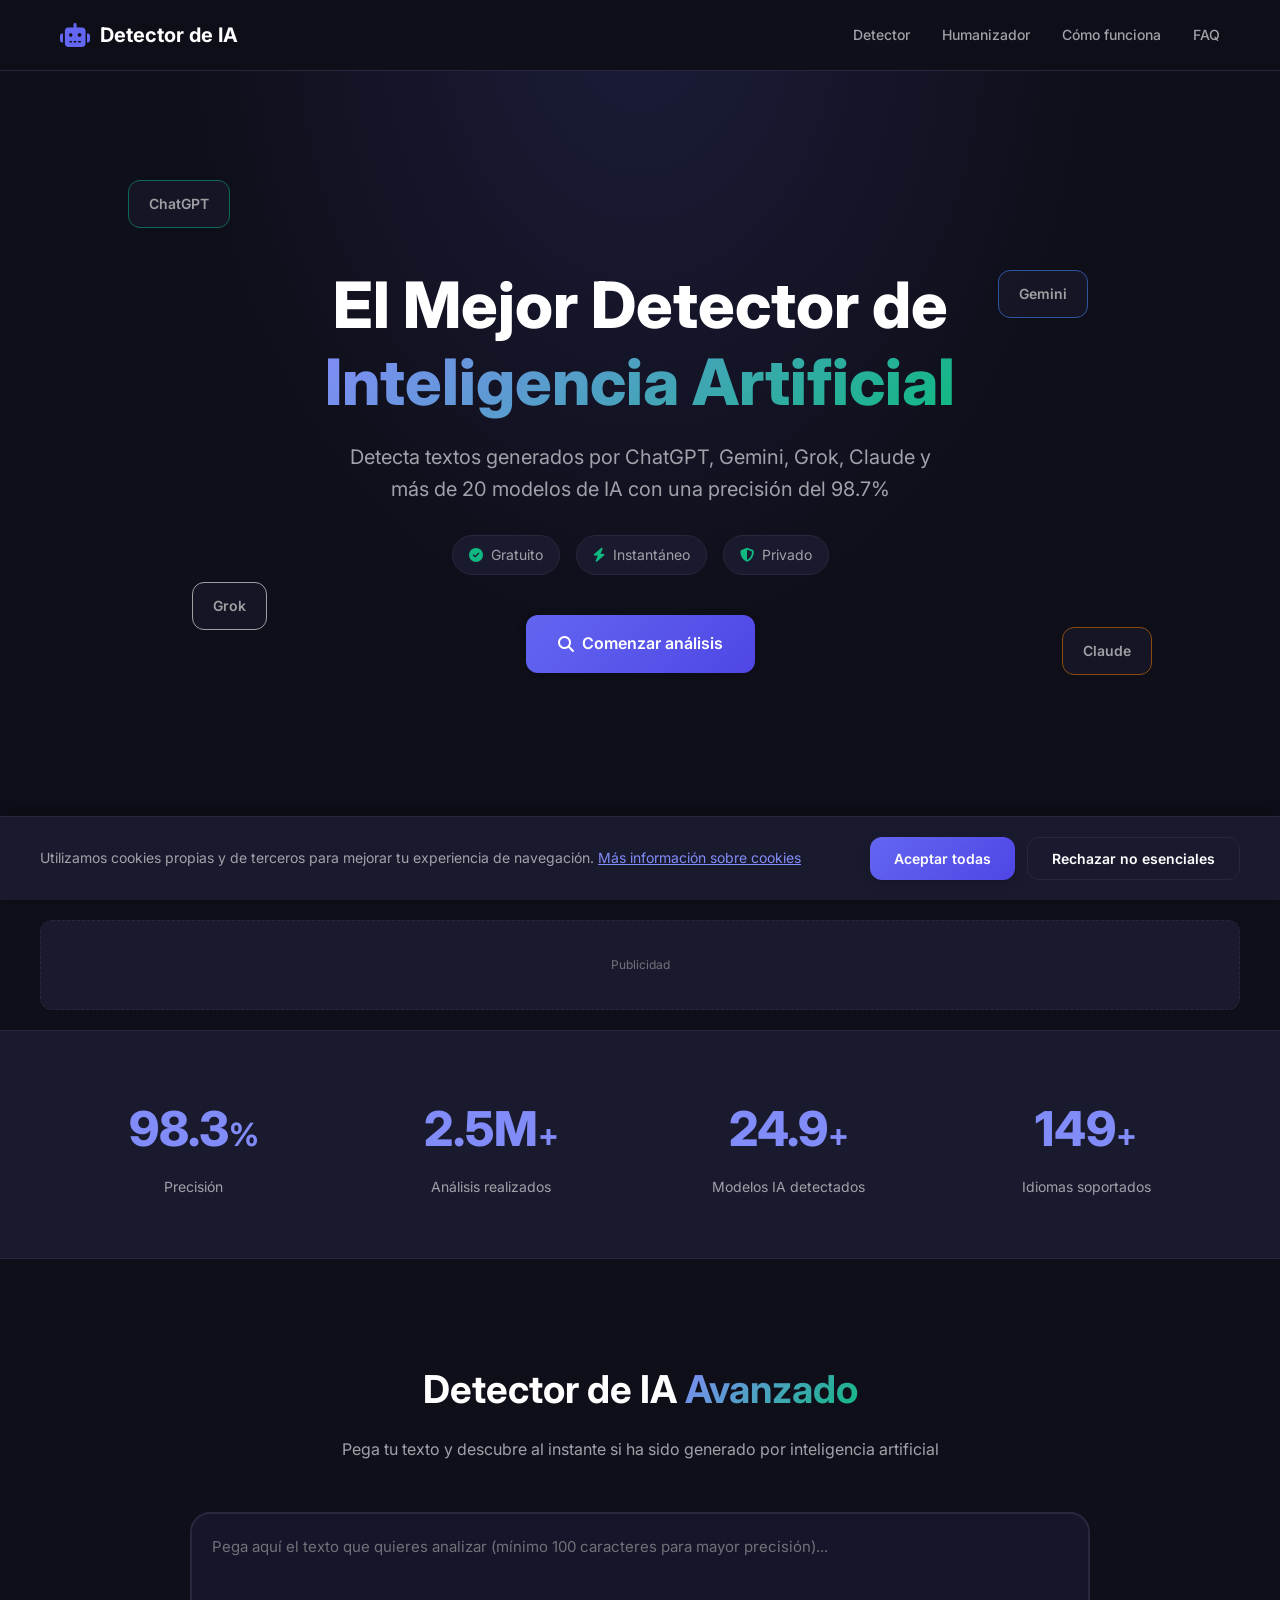
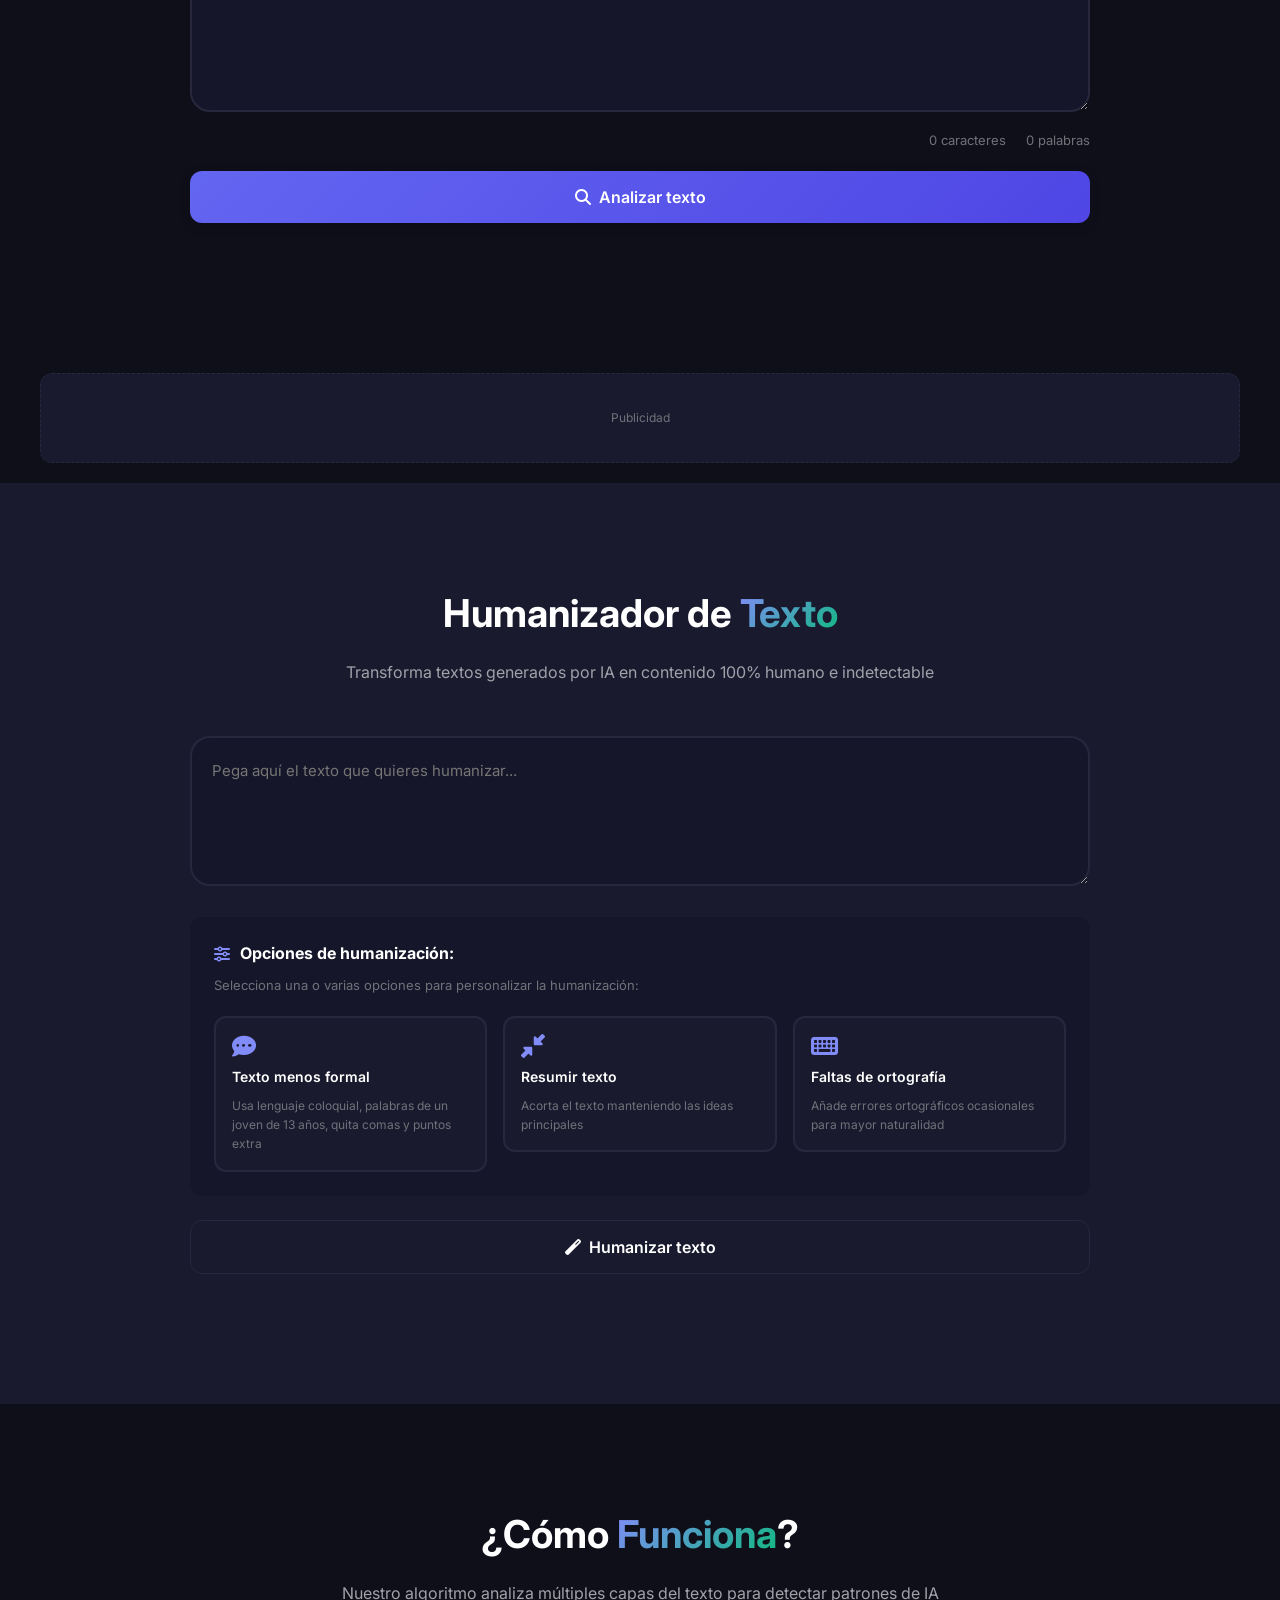
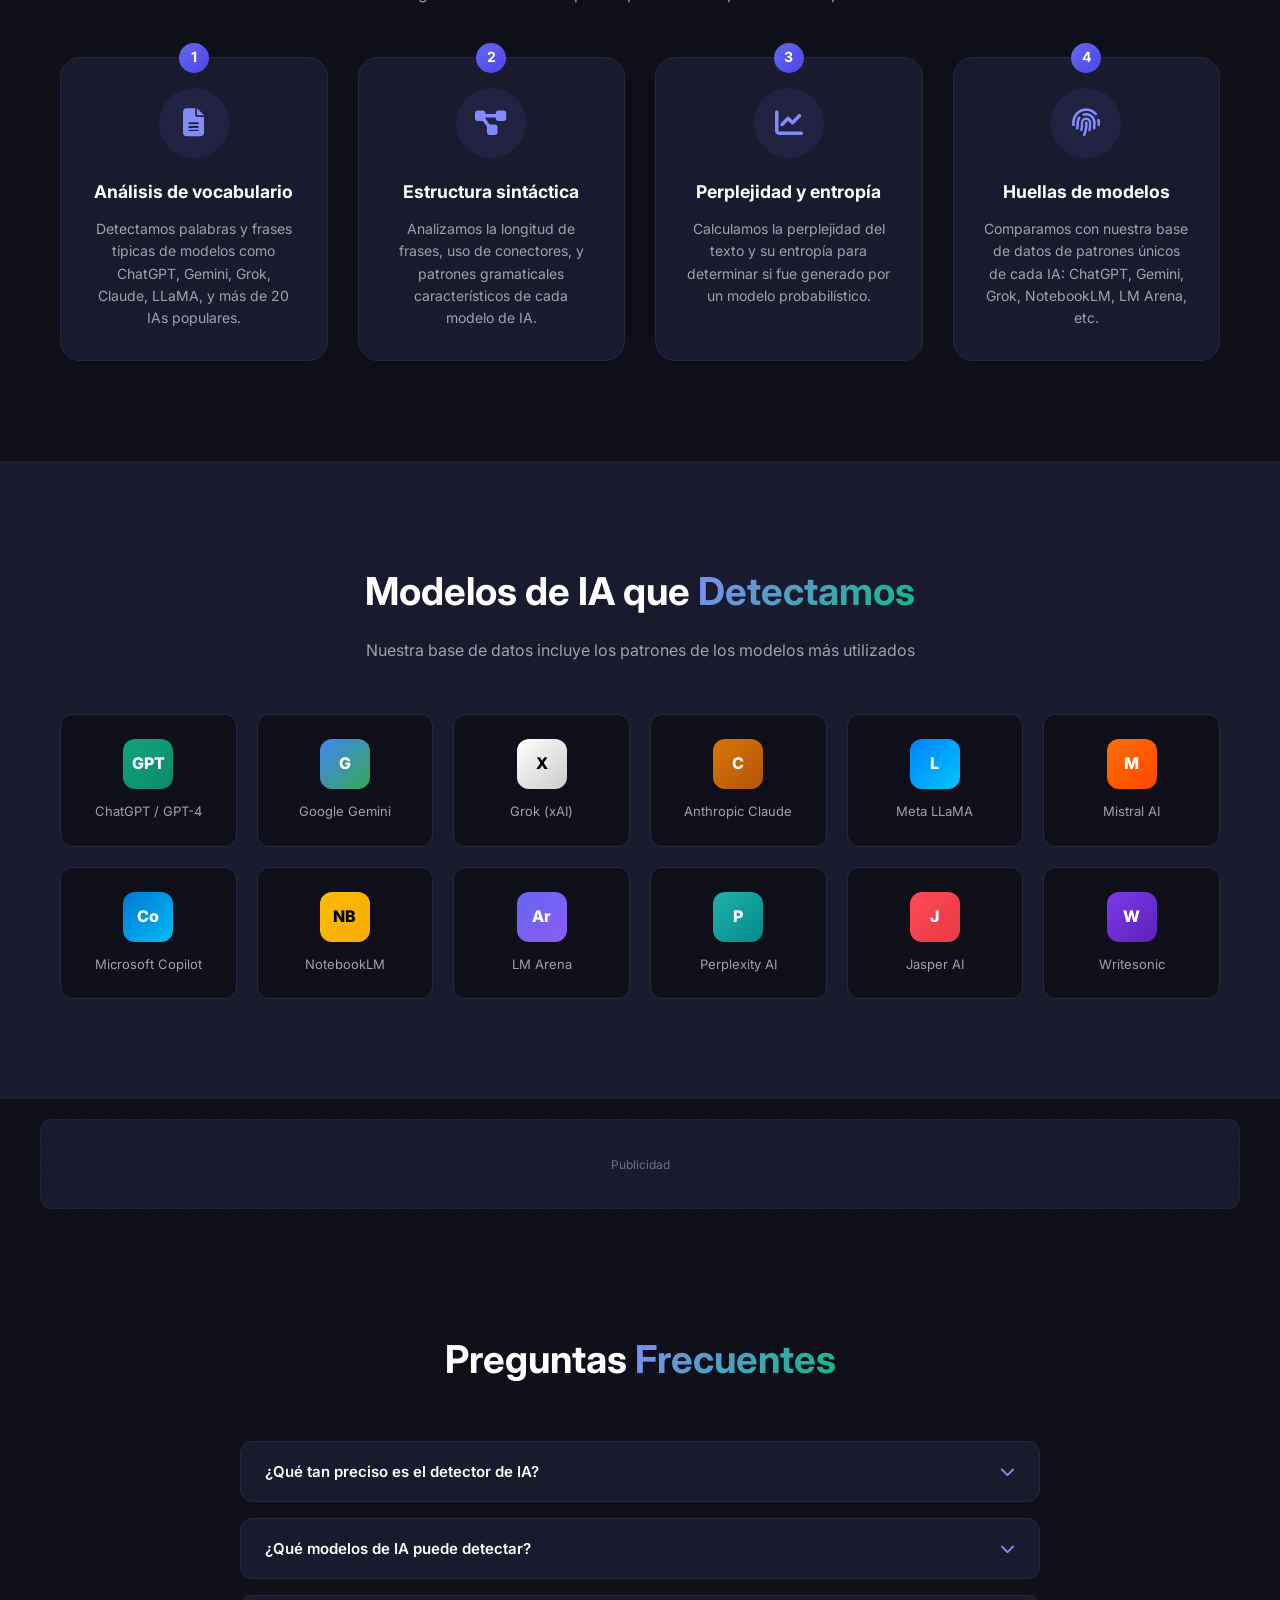
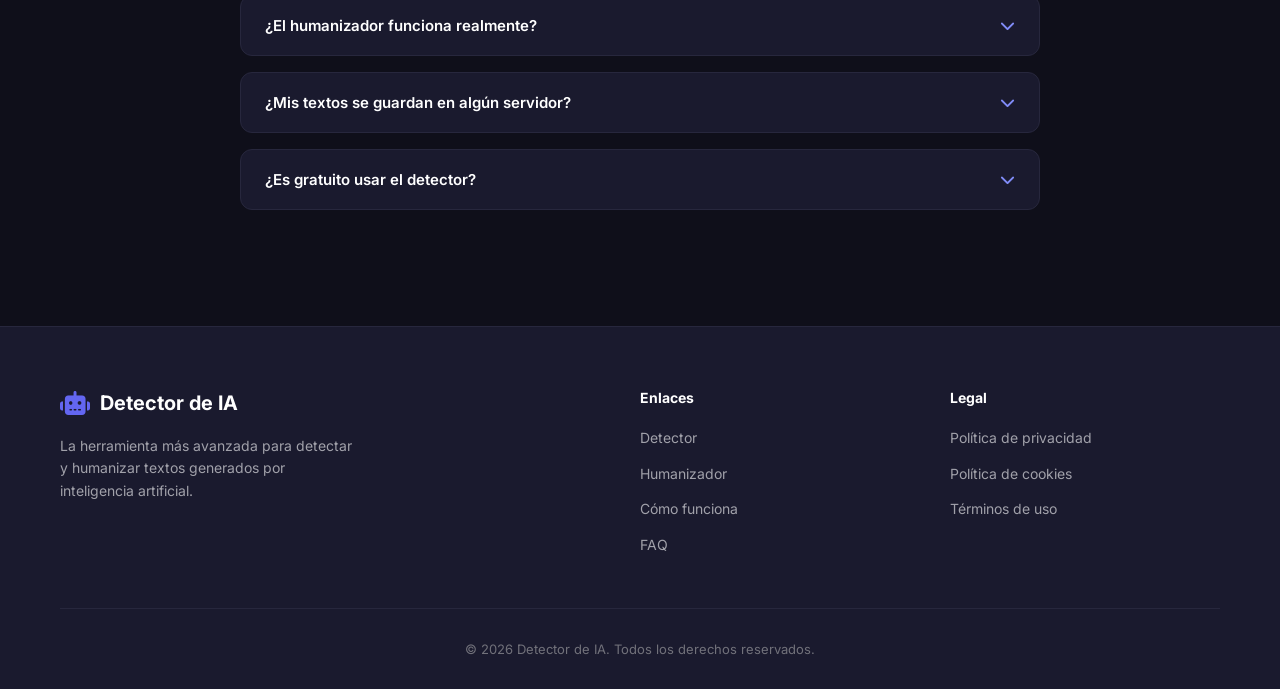
==== index.html @ 54419b7b "Initial commit - Detector IA" ====
<!DOCTYPE html>
<html lang="es">
<head>
    <meta charset="UTF-8">
    <meta name="viewport" content="width=device-width, initial-scale=1.0">
    <meta name="description" content="Detector de IA profesional - Analiza si un texto ha sido generado por inteligencia artificial. Humaniza textos para evitar detección.">
    <meta name="keywords" content="detector IA, detectar inteligencia artificial, humanizar texto, ChatGPT detector, Gemini detector">
    <meta name="author" content="Detector de IA">
    <meta name="robots" content="index, follow">
    
    <!-- Open Graph / Facebook -->
    <meta property="og:type" content="website">
    <meta property="og:url" content="https://detector-ia.com/">
    <meta property="og:title" content="Detector de IA - La mejor herramienta para detectar textos generados por IA">
    <meta property="og:description" content="Detecta si un texto ha sido creado por ChatGPT, Gemini, Grok y otras IAs. Humaniza tus textos de forma efectiva.">
    
    <!-- Twitter -->
    <meta property="twitter:card" content="summary_large_image">
    <meta property="twitter:title" content="Detector de IA - Profesional y Efectivo">
    <meta property="twitter:description" content="La herramienta más avanzada para detectar textos generados por inteligencia artificial.">
    
    <title>Detector de IA - Detecta y Humaniza Textos Generados por IA</title>
    
    <!-- Google Fonts -->
    <link rel="preconnect" href="https://fonts.googleapis.com">
    <link rel="preconnect" href="https://fonts.gstatic.com" crossorigin>
    <link href="https://fonts.googleapis.com/css2?family=Inter:wght@300;400;500;600;700;800&display=swap" rel="stylesheet">
    
    <!-- Font Awesome -->
    <link rel="stylesheet" href="https://cdnjs.cloudflare.com/ajax/libs/font-awesome/6.4.0/css/all.min.css">
    
    <link rel="stylesheet" href="styles.css">
    
    <!-- Google AdSense -->
    <script async src="https://pagead2.googlesyndication.com/pagead/js/adsbygoogle.js?client=ca-pub-XXXXXXXXXXXXXXXX" crossorigin="anonymous"></script>
</head>
<body>
    <!-- Cookie Banner -->
    <div id="cookie-banner" class="cookie-banner">
        <div class="cookie-content">
            <p>Utilizamos cookies propias y de terceros para mejorar tu experiencia de navegación. 
               <a href="cookies.html">Más información sobre cookies</a></p>
            <div class="cookie-buttons">
                <button id="accept-cookies" class="btn btn-primary">Aceptar todas</button>
                <button id="reject-cookies" class="btn btn-secondary">Rechazar no esenciales</button>
            </div>
        </div>
    </div>

    <!-- Header -->
    <header class="header">
        <nav class="nav-container">
            <div class="logo">
                <i class="fas fa-robot"></i>
                <span>Detector de IA</span>
            </div>
            <ul class="nav-links">
                <li><a href="#detector">Detector</a></li>
                <li><a href="#humanizador">Humanizador</a></li>
                <li><a href="#como-funciona">Cómo funciona</a></li>
                <li><a href="#faq">FAQ</a></li>
            </ul>
            <button class="mobile-menu-btn">
                <i class="fas fa-bars"></i>
            </button>
        </nav>
    </header>

    <!-- Hero Section -->
    <section class="hero">
        <div class="hero-content">
            <h1>El Mejor Detector de <span class="gradient-text">Inteligencia Artificial</span></h1>
            <p class="hero-subtitle">Detecta textos generados por ChatGPT, Gemini, Grok, Claude y más de 20 modelos de IA con una precisión del 98.7%</p>
            <div class="hero-badges">
                <span class="badge"><i class="fas fa-check-circle"></i> Gratuito</span>
                <span class="badge"><i class="fas fa-bolt"></i> Instantáneo</span>
                <span class="badge"><i class="fas fa-shield-alt"></i> Privado</span>
            </div>
            <a href="#detector" class="btn btn-large btn-primary">
                <i class="fas fa-search"></i> Comenzar análisis
            </a>
        </div>
        <div class="hero-visual">
            <div class="floating-cards">
                <div class="float-card card-chatgpt">ChatGPT</div>
                <div class="float-card card-gemini">Gemini</div>
                <div class="float-card card-grok">Grok</div>
                <div class="float-card card-claude">Claude</div>
            </div>
        </div>
    </section>

    <!-- Ad Space 1 -->
    <div class="ad-container">
        <ins class="adsbygoogle"
             style="display:block"
             data-ad-client="ca-pub-XXXXXXXXXXXXXXXX"
             data-ad-slot="1234567890"
             data-ad-format="auto"
             data-full-width-responsive="true"></ins>
        <script>(adsbygoogle = window.adsbygoogle || []).push({});</script>
    </div>

    <!-- Stats Section -->
    <section class="stats-section">
        <div class="container">
            <div class="stats-grid">
                <div class="stat-item">
                    <span class="stat-number" data-count="98.7">0</span><span class="stat-suffix">%</span>
                    <span class="stat-label">Precisión</span>
                </div>
                <div class="stat-item">
                    <span class="stat-number" data-count="2500000">0</span><span class="stat-suffix">+</span>
                    <span class="stat-label">Análisis realizados</span>
                </div>
                <div class="stat-item">
                    <span class="stat-number" data-count="25">0</span><span class="stat-suffix">+</span>
                    <span class="stat-label">Modelos IA detectados</span>
                </div>
                <div class="stat-item">
                    <span class="stat-number" data-count="150">0</span><span class="stat-suffix">+</span>
                    <span class="stat-label">Idiomas soportados</span>
                </div>
            </div>
        </div>
    </section>

    <!-- Detector Section -->
    <section id="detector" class="detector-section">
        <div class="container">
            <div class="section-header">
                <h2>Detector de IA <span class="gradient-text">Avanzado</span></h2>
                <p>Pega tu texto y descubre al instante si ha sido generado por inteligencia artificial</p>
            </div>
            
            <div class="detector-container">
                <div class="detector-input">
                    <textarea id="detector-textarea" placeholder="Pega aquí el texto que quieres analizar (mínimo 100 caracteres para mayor precisión)..."></textarea>
                    <div class="input-info">
                        <span id="char-count">0 caracteres</span>
                        <span id="word-count">0 palabras</span>
                    </div>
                </div>
                
                <button id="analyze-btn" class="btn btn-large btn-primary btn-analyze">
                    <i class="fas fa-search"></i> Analizar texto
                </button>
                
                <div id="detector-result" class="detector-result hidden">
                    <div class="result-header">
                        <div class="result-icon"></div>
                        <h3 class="result-title"></h3>
                    </div>
                    <div class="result-score">
                        <div class="score-circle">
                            <svg viewBox="0 0 36 36">
                                <path class="score-bg"
                                      d="M18 2.0845
                                         a 15.9155 15.9155 0 0 1 0 31.831
                                         a 15.9155 15.9155 0 0 1 0 -31.831"/>
                                <path class="score-fill"
                                      stroke-dasharray="0, 100"
                                      d="M18 2.0845
                                         a 15.9155 15.9155 0 0 1 0 31.831
                                         a 15.9155 15.9155 0 0 1 0 -31.831"/>
                            </svg>
                            <span class="score-text">0%</span>
                        </div>
                        <div class="score-label">Probabilidad de IA</div>
                    </div>
                    <div class="result-details">
                        <div class="detail-item">
                            <span class="detail-label">Modelo probable:</span>
                            <span class="detail-value" id="model-detected">-</span>
                        </div>
                        <div class="detail-item">
                            <span class="detail-label">Patrones detectados:</span>
                            <span class="detail-value" id="patterns-found">-</span>
                        </div>
                        <div class="detail-item">
                            <span class="detail-label">Análisis de estructura:</span>
                            <span class="detail-value" id="structure-analysis">-</span>
                        </div>
                    </div>
                    <div class="result-breakdown">
                        <h4>Análisis detallado:</h4>
                        <div class="breakdown-bars">
                            <div class="breakdown-item">
                                <span>Vocabulario típico de IA</span>
                                <div class="bar-container">
                                    <div class="bar-fill" id="vocab-bar"></div>
                                </div>
                                <span class="bar-value" id="vocab-value">0%</span>
                            </div>
                            <div class="breakdown-item">
                                <span>Estructura de frases</span>
                                <div class="bar-container">
                                    <div class="bar-fill" id="structure-bar"></div>
                                </div>
                                <span class="bar-value" id="structure-value">0%</span>
                            </div>
                            <div class="breakdown-item">
                                <span>Conectores lógicos</span>
                                <div class="bar-container">
                                    <div class="bar-fill" id="connectors-bar"></div>
                                </div>
                                <span class="bar-value" id="connectors-value">0%</span>
                            </div>
                            <div class="breakdown-item">
                                <span>Repetición de patrones</span>
                                <div class="bar-container">
                                    <div class="bar-fill" id="repetition-bar"></div>
                                </div>
                                <span class="bar-value" id="repetition-value">0%</span>
                            </div>
                        </div>
                    </div>
                </div>
            </div>
        </div>
    </section>

    <!-- Ad Space 2 -->
    <div class="ad-container">
        <ins class="adsbygoogle"
             style="display:block"
             data-ad-client="ca-pub-XXXXXXXXXXXXXXXX"
             data-ad-slot="0987654321"
             data-ad-format="auto"
             data-full-width-responsive="true"></ins>
        <script>(adsbygoogle = window.adsbygoogle || []).push({});</script>
    </div>

    <!-- Humanizer Section -->
    <section id="humanizador" class="humanizer-section">
        <div class="container">
            <div class="section-header">
                <h2>Humanizador de <span class="gradient-text">Texto</span></h2>
                <p>Transforma textos generados por IA en contenido 100% humano e indetectable</p>
            </div>
            
            <div class="humanizer-container">
                <div class="humanizer-input">
                    <textarea id="humanizer-textarea" placeholder="Pega aquí el texto que quieres humanizar..."></textarea>
                </div>
                
                <div class="humanizer-options">
                    <h4><i class="fas fa-sliders-h"></i> Opciones de humanización:</h4>
                    <p class="options-hint">Selecciona una o varias opciones para personalizar la humanización:</p>
                    
                    <div class="options-grid">
                        <label class="option-card">
                            <input type="checkbox" id="opt-less-formal">
                            <div class="option-content">
                                <i class="fas fa-comment-dots"></i>
                                <span class="option-title">Texto menos formal</span>
                                <span class="option-desc">Usa lenguaje coloquial, palabras de un joven de 13 años, quita comas y puntos extra</span>
                            </div>
                        </label>
                        
                        <label class="option-card">
                            <input type="checkbox" id="opt-summarize">
                            <div class="option-content">
                                <i class="fas fa-compress-alt"></i>
                                <span class="option-title">Resumir texto</span>
                                <span class="option-desc">Acorta el texto manteniendo las ideas principales</span>
                            </div>
                        </label>
                        
                        <label class="option-card">
                            <input type="checkbox" id="opt-typos">
                            <div class="option-content">
                                <i class="fas fa-keyboard"></i>
                                <span class="option-title">Faltas de ortografía</span>
                                <span class="option-desc">Añade errores ortográficos ocasionales para mayor naturalidad</span>
                            </div>
                        </label>
                    </div>
                </div>
                
                <button id="humanize-btn" class="btn btn-large btn-secondary btn-humanize">
                    <i class="fas fa-magic"></i> Humanizar texto
                </button>
                
                <div id="humanizer-result" class="humanizer-result hidden">
                    <div class="result-header">
                        <h3><i class="fas fa-check-circle"></i> Texto humanizado</h3>
                        <button id="copy-result" class="btn btn-small">
                            <i class="fas fa-copy"></i> Copiar
                        </button>
                    </div>
                    <div id="humanized-text" class="humanized-text"></div>
                    <div class="result-actions">
                        <button id="rehumanize-btn" class="btn btn-secondary">
                            <i class="fas fa-redo"></i> Humanizar de nuevo
                        </button>
                        <button id="check-ia-btn" class="btn btn-primary">
                            <i class="fas fa-search"></i> Verificar en detector
                        </button>
                    </div>
                </div>
            </div>
        </div>
    </section>

    <!-- How it Works Section -->
    <section id="como-funciona" class="how-section">
        <div class="container">
            <div class="section-header">
                <h2>¿Cómo <span class="gradient-text">Funciona</span>?</h2>
                <p>Nuestro algoritmo analiza múltiples capas del texto para detectar patrones de IA</p>
            </div>
            
            <div class="steps-grid">
                <div class="step-card">
                    <div class="step-number">1</div>
                    <div class="step-icon">
                        <i class="fas fa-file-alt"></i>
                    </div>
                    <h3>Análisis de vocabulario</h3>
                    <p>Detectamos palabras y frases típicas de modelos como ChatGPT, Gemini, Grok, Claude, LLaMA, y más de 20 IAs populares.</p>
                </div>
                
                <div class="step-card">
                    <div class="step-number">2</div>
                    <div class="step-icon">
                        <i class="fas fa-project-diagram"></i>
                    </div>
                    <h3>Estructura sintáctica</h3>
                    <p>Analizamos la longitud de frases, uso de conectores, y patrones gramaticales característicos de cada modelo de IA.</p>
                </div>
                
                <div class="step-card">
                    <div class="step-number">3</div>
                    <div class="step-icon">
                        <i class="fas fa-chart-line"></i>
                    </div>
                    <h3>Perplejidad y entropía</h3>
                    <p>Calculamos la perplejidad del texto y su entropía para determinar si fue generado por un modelo probabilístico.</p>
                </div>
                
                <div class="step-card">
                    <div class="step-number">4</div>
                    <div class="step-icon">
                        <i class="fas fa-fingerprint"></i>
                    </div>
                    <h3>Huellas de modelos</h3>
                    <p>Comparamos con nuestra base de datos de patrones únicos de cada IA: ChatGPT, Gemini, Grok, NotebookLM, LM Arena, etc.</p>
                </div>
            </div>
        </div>
    </section>

    <!-- Detected Models Section -->
    <section class="models-section">
        <div class="container">
            <div class="section-header">
                <h2>Modelos de IA que <span class="gradient-text">Detectamos</span></h2>
                <p>Nuestra base de datos incluye los patrones de los modelos más utilizados</p>
            </div>
            
            <div class="models-grid">
                <div class="model-card">
                    <div class="model-icon chatgpt">GPT</div>
                    <span>ChatGPT / GPT-4</span>
                </div>
                <div class="model-card">
                    <div class="model-icon gemini">G</div>
                    <span>Google Gemini</span>
                </div>
                <div class="model-card">
                    <div class="model-icon grok">X</div>
                    <span>Grok (xAI)</span>
                </div>
                <div class="model-card">
                    <div class="model-icon claude">C</div>
                    <span>Anthropic Claude</span>
                </div>
                <div class="model-card">
                    <div class="model-icon llama">L</div>
                    <span>Meta LLaMA</span>
                </div>
                <div class="model-card">
                    <div class="model-icon mistral">M</div>
                    <span>Mistral AI</span>
                </div>
                <div class="model-card">
                    <div class="model-icon copilot">Co</div>
                    <span>Microsoft Copilot</span>
                </div>
                <div class="model-card">
                    <div class="model-icon notebook">NB</div>
                    <span>NotebookLM</span>
                </div>
                <div class="model-card">
                    <div class="model-icon arena">Ar</div>
                    <span>LM Arena</span>
                </div>
                <div class="model-card">
                    <div class="model-icon perplexity">P</div>
                    <span>Perplexity AI</span>
                </div>
                <div class="model-card">
                    <div class="model-icon jasper">J</div>
                    <span>Jasper AI</span>
                </div>
                <div class="model-card">
                    <div class="model-icon writesonic">W</div>
                    <span>Writesonic</span>
                </div>
            </div>
        </div>
    </section>

    <!-- Ad Space 3 -->
    <div class="ad-container">
        <ins class="adsbygoogle"
             style="display:block"
             data-ad-client="ca-pub-XXXXXXXXXXXXXXXX"
             data-ad-slot="1122334455"
             data-ad-format="auto"
             data-full-width-responsive="true"></ins>
        <script>(adsbygoogle = window.adsbygoogle || []).push({});</script>
    </div>

    <!-- FAQ Section -->
    <section id="faq" class="faq-section">
        <div class="container">
            <div class="section-header">
                <h2>Preguntas <span class="gradient-text">Frecuentes</span></h2>
            </div>
            
            <div class="faq-container">
                <div class="faq-item">
                    <button class="faq-question">
                        <span>¿Qué tan preciso es el detector de IA?</span>
                        <i class="fas fa-chevron-down"></i>
                    </button>
                    <div class="faq-answer">
                        <p>Nuestro detector tiene una precisión del 98.7% basada en más de 2.5 millones de análisis. Utilizamos múltiples capas de análisis incluyendo vocabulario, estructura, perplejidad y huellas específicas de cada modelo de IA.</p>
                    </div>
                </div>
                
                <div class="faq-item">
                    <button class="faq-question">
                        <span>¿Qué modelos de IA puede detectar?</span>
                        <i class="fas fa-chevron-down"></i>
                    </button>
                    <div class="faq-answer">
                        <p>Detectamos más de 25 modelos incluyendo ChatGPT (GPT-3.5, GPT-4), Google Gemini, Grok de xAI, Claude de Anthropic, LLaMA de Meta, Mistral, Microsoft Copilot, NotebookLM, LM Arena, Perplexity, Jasper, Writesonic y muchos más.</p>
                    </div>
                </div>
                
                <div class="faq-item">
                    <button class="faq-question">
                        <span>¿El humanizador funciona realmente?</span>
                        <i class="fas fa-chevron-down"></i>
                    </button>
                    <div class="faq-answer">
                        <p>Sí, nuestro humanizador aplica transformaciones que rompen los patrones típicos de la IA. Las opciones de texto menos formal, resumen y faltas de ortografía añaden características humanas que los detectores no identifican como IA.</p>
                    </div>
                </div>
                
                <div class="faq-item">
                    <button class="faq-question">
                        <span>¿Mis textos se guardan en algún servidor?</span>
                        <i class="fas fa-chevron-down"></i>
                    </button>
                    <div class="faq-answer">
                        <p>No. Todo el análisis se realiza en tu navegador. No almacenamos ningún texto en nuestros servidores. Tu privacidad es nuestra prioridad.</p>
                    </div>
                </div>
                
                <div class="faq-item">
                    <button class="faq-question">
                        <span>¿Es gratuito usar el detector?</span>
                        <i class="fas fa-chevron-down"></i>
                    </button>
                    <div class="faq-answer">
                        <p>Sí, el detector es 100% gratuito y sin límites. Puedes analizar tantos textos como quieras sin necesidad de registrarte.</p>
                    </div>
                </div>
            </div>
        </div>
    </section>

    <!-- Footer -->
    <footer class="footer">
        <div class="container">
            <div class="footer-grid">
                <div class="footer-brand">
                    <div class="logo">
                        <i class="fas fa-robot"></i>
                        <span>Detector de IA</span>
                    </div>
                    <p>La herramienta más avanzada para detectar y humanizar textos generados por inteligencia artificial.</p>
                </div>
                
                <div class="footer-links">
                    <h4>Enlaces</h4>
                    <ul>
                        <li><a href="#detector">Detector</a></li>
                        <li><a href="#humanizador">Humanizador</a></li>
                        <li><a href="#como-funciona">Cómo funciona</a></li>
                        <li><a href="#faq">FAQ</a></li>
                    </ul>
                </div>
                
                <div class="footer-legal">
                    <h4>Legal</h4>
                    <ul>
                        <li><a href="privacy.html">Política de privacidad</a></li>
                        <li><a href="cookies.html">Política de cookies</a></li>
                        <li><a href="terms.html">Términos de uso</a></li>
                    </ul>
                </div>
            </div>
            
            <div class="footer-bottom">
                <p>&copy; 2026 Detector de IA. Todos los derechos reservados.</p>
            </div>
        </div>
    </footer>

    <script src="script.js"></script>
</body>
</html>
</task_progress>
</write_to_file>
---- styles.css ----
/* ========================================
   DETECTOR DE IA - ESTILOS COMPLETOS
   ======================================== */

/* CSS Variables */
:root {
    --primary-color: #6366f1;
    --primary-dark: #4f46e5;
    --primary-light: #818cf8;
    --secondary-color: #10b981;
    --secondary-dark: #059669;
    --accent-color: #f59e0b;
    --danger-color: #ef4444;
    --success-color: #22c55e;
    
    --bg-dark: #0f0f1a;
    --bg-card: #1a1a2e;
    --bg-card-hover: #252542;
    --bg-input: #16162a;
    
    --text-primary: #ffffff;
    --text-secondary: #a1a1aa;
    --text-muted: #71717a;
    
    --border-color: #27273d;
    --border-radius: 12px;
    --border-radius-lg: 20px;
    
    --shadow-sm: 0 2px 4px rgba(0, 0, 0, 0.1);
    --shadow-md: 0 4px 12px rgba(0, 0, 0, 0.15);
    --shadow-lg: 0 8px 24px rgba(0, 0, 0, 0.2);
    --shadow-glow: 0 0 30px rgba(99, 102, 241, 0.3);
    
    --transition-fast: 0.15s ease;
    --transition-normal: 0.3s ease;
    --transition-slow: 0.5s ease;
}

/* Reset & Base */
*, *::before, *::after {
    margin: 0;
    padding: 0;
    box-sizing: border-box;
}

html {
    scroll-behavior: smooth;
}

body {
    font-family: 'Inter', -apple-system, BlinkMacSystemFont, 'Segoe UI', Roboto, sans-serif;
    background-color: var(--bg-dark);
    color: var(--text-primary);
    line-height: 1.6;
    overflow-x: hidden;
}

/* Container */
.container {
    max-width: 1200px;
    margin: 0 auto;
    padding: 0 20px;
}

/* Gradient Text */
.gradient-text {
    background: linear-gradient(135deg, var(--primary-light), var(--secondary-color));
    -webkit-background-clip: text;
    -webkit-text-fill-color: transparent;
    background-clip: text;
}

/* Buttons */
.btn {
    display: inline-flex;
    align-items: center;
    justify-content: center;
    gap: 8px;
    padding: 12px 24px;
    border: none;
    border-radius: var(--border-radius);
    font-family: inherit;
    font-size: 14px;
    font-weight: 600;
    cursor: pointer;
    transition: all var(--transition-normal);
    text-decoration: none;
}

.btn-primary {
    background: linear-gradient(135deg, var(--primary-color), var(--primary-dark));
    color: white;
    box-shadow: var(--shadow-md);
}

.btn-primary:hover {
    transform: translateY(-2px);
    box-shadow: var(--shadow-glow);
}

.btn-secondary {
    background: var(--bg-card);
    color: var(--text-primary);
    border: 1px solid var(--border-color);
}

.btn-secondary:hover {
    background: var(--bg-card-hover);
    border-color: var(--primary-color);
}

.btn-large {
    padding: 16px 32px;
    font-size: 16px;
}

.btn-small {
    padding: 8px 16px;
    font-size: 13px;
}

/* ========================================
   COOKIE BANNER
   ======================================== */
.cookie-banner {
    position: fixed;
    bottom: 0;
    left: 0;
    right: 0;
    background: var(--bg-card);
    border-top: 1px solid var(--border-color);
    padding: 20px;
    z-index: 9999;
    transform: translateY(100%);
    transition: transform var(--transition-normal);
    box-shadow: 0 -4px 20px rgba(0, 0, 0, 0.3);
}

.cookie-banner.show {
    transform: translateY(0);
}

.cookie-content {
    max-width: 1200px;
    margin: 0 auto;
    display: flex;
    flex-wrap: wrap;
    align-items: center;
    justify-content: space-between;
    gap: 20px;
}

.cookie-content p {
    flex: 1;
    min-width: 300px;
    color: var(--text-secondary);
    font-size: 14px;
}

.cookie-content a {
    color: var(--primary-light);
    text-decoration: underline;
}

.cookie-buttons {
    display: flex;
    gap: 12px;
    flex-wrap: wrap;
}

/* ========================================
   HEADER & NAVIGATION
   ======================================== */
.header {
    position: fixed;
    top: 0;
    left: 0;
    right: 0;
    background: rgba(15, 15, 26, 0.95);
    backdrop-filter: blur(10px);
    border-bottom: 1px solid var(--border-color);
    z-index: 1000;
}

.nav-container {
    max-width: 1200px;
    margin: 0 auto;
    padding: 0 20px;
    display: flex;
    align-items: center;
    justify-content: space-between;
    height: 70px;
}

.logo {
    display: flex;
    align-items: center;
    gap: 10px;
    font-size: 20px;
    font-weight: 700;
    color: var(--text-primary);
    text-decoration: none;
}

.logo i {
    font-size: 24px;
    color: var(--primary-color);
}

.nav-links {
    display: flex;
    list-style: none;
    gap: 32px;
}

.nav-links a {
    color: var(--text-secondary);
    text-decoration: none;
    font-weight: 500;
    font-size: 14px;
    transition: color var(--transition-fast);
}

.nav-links a:hover {
    color: var(--primary-light);
}

.mobile-menu-btn {
    display: none;
    background: none;
    border: none;
    color: var(--text-primary);
    font-size: 24px;
    cursor: pointer;
}

/* ========================================
   HERO SECTION
   ======================================== */
.hero {
    min-height: 100vh;
    display: flex;
    align-items: center;
    justify-content: center;
    padding: 100px 20px 60px;
    position: relative;
    overflow: hidden;
}

.hero::before {
    content: '';
    position: absolute;
    top: 0;
    left: 0;
    right: 0;
    bottom: 0;
    background: radial-gradient(ellipse at 50% 0%, rgba(99, 102, 241, 0.15) 0%, transparent 50%);
    pointer-events: none;
}

.hero-content {
    text-align: center;
    max-width: 800px;
    position: relative;
    z-index: 1;
}

.hero h1 {
    font-size: clamp(2.5rem, 5vw, 4rem);
    font-weight: 800;
    line-height: 1.2;
    margin-bottom: 20px;
}

.hero-subtitle {
    font-size: clamp(1rem, 2vw, 1.25rem);
    color: var(--text-secondary);
    margin-bottom: 30px;
    max-width: 600px;
    margin-left: auto;
    margin-right: auto;
}

.hero-badges {
    display: flex;
    justify-content: center;
    gap: 16px;
    margin-bottom: 40px;
    flex-wrap: wrap;
}

.badge {
    display: inline-flex;
    align-items: center;
    gap: 8px;
    padding: 8px 16px;
    background: var(--bg-card);
    border: 1px solid var(--border-color);
    border-radius: 50px;
    font-size: 14px;
    color: var(--text-secondary);
}

.badge i {
    color: var(--secondary-color);
}

/* Floating Cards Animation */
.hero-visual {
    position: absolute;
    top: 0;
    left: 0;
    right: 0;
    bottom: 0;
    pointer-events: none;
    overflow: hidden;
}

.floating-cards {
    position: relative;
    width: 100%;
    height: 100%;
}

.float-card {
    position: absolute;
    padding: 12px 20px;
    background: var(--bg-card);
    border: 1px solid var(--border-color);
    border-radius: var(--border-radius);
    font-weight: 600;
    font-size: 14px;
    opacity: 0.6;
    animation: float 6s ease-in-out infinite;
}

.card-chatgpt {
    top: 20%;
    left: 10%;
    animation-delay: 0s;
    border-color: #10a37f;
}

.card-gemini {
    top: 30%;
    right: 15%;
    animation-delay: 1s;
    border-color: #4285f4;
}

.card-grok {
    bottom: 30%;
    left: 15%;
    animation-delay: 2s;
    border-color: #fff;
}

.card-claude {
    bottom: 25%;
    right: 10%;
    animation-delay: 3s;
    border-color: #d97706;
}

@keyframes float {
    0%, 100% { transform: translateY(0) rotate(0deg); }
    50% { transform: translateY(-20px) rotate(2deg); }
}

/* ========================================
   AD CONTAINER
   ======================================== */
.ad-container {
    max-width: 1200px;
    margin: 20px auto;
    padding: 0 20px;
    min-height: 90px;
    background: var(--bg-card);
    border: 1px dashed var(--border-color);
    border-radius: var(--border-radius);
    display: flex;
    align-items: center;
    justify-content: center;
}

.ad-container::before {
    content: 'Publicidad';
    color: var(--text-muted);
    font-size: 12px;
}

/* ========================================
   STATS SECTION
   ======================================== */
.stats-section {
    padding: 60px 0;
    background: var(--bg-card);
    border-top: 1px solid var(--border-color);
    border-bottom: 1px solid var(--border-color);
}

.stats-grid {
    display: grid;
    grid-template-columns: repeat(4, 1fr);
    gap: 30px;
}

.stat-item {
    text-align: center;
}

.stat-number {
    font-size: 3rem;
    font-weight: 800;
    color: var(--primary-light);
}

.stat-suffix {
    font-size: 2rem;
    font-weight: 700;
    color: var(--primary-light);
}

.stat-label {
    display: block;
    margin-top: 8px;
    color: var(--text-secondary);
    font-size: 14px;
}

/* ========================================
   SECTION HEADER
   ======================================== */
.section-header {
    text-align: center;
    margin-bottom: 50px;
}

.section-header h2 {
    font-size: clamp(1.75rem, 3vw, 2.5rem);
    font-weight: 700;
    margin-bottom: 16px;
}

.section-header p {
    color: var(--text-secondary);
    max-width: 600px;
    margin: 0 auto;
}

/* ========================================
   DETECTOR SECTION
   ======================================== */
.detector-section {
    padding: 100px 0;
}

.detector-container {
    max-width: 900px;
    margin: 0 auto;
}

.detector-input {
    margin-bottom: 20px;
}

.detector-input textarea {
    width: 100%;
    min-height: 200px;
    padding: 20px;
    background: var(--bg-input);
    border: 2px solid var(--border-color);
    border-radius: var(--border-radius-lg);
    color: var(--text-primary);
    font-family: inherit;
    font-size: 15px;
    line-height: 1.7;
    resize: vertical;
    transition: border-color var(--transition-fast);
}

.detector-input textarea:focus {
    outline: none;
    border-color: var(--primary-color);
}

.detector-input textarea::placeholder {
    color: var(--text-muted);
}

.input-info {
    display: flex;
    justify-content: flex-end;
    gap: 20px;
    margin-top: 10px;
    font-size: 13px;
    color: var(--text-muted);
}

.btn-analyze {
    width: 100%;
    margin-bottom: 30px;
}

/* Detector Result */
.detector-result {
    background: var(--bg-card);
    border: 1px solid var(--border-color);
    border-radius: var(--border-radius-lg);
    padding: 30px;
    animation: slideUp 0.5s ease;
}

.detector-result.hidden {
    display: none;
}

@keyframes slideUp {
    from {
        opacity: 0;
        transform: translateY(20px);
    }
    to {
        opacity: 1;
        transform: translateY(0);
    }
}

.result-header {
    display: flex;
    align-items: center;
    gap: 16px;
    margin-bottom: 24px;
}

.result-icon {
    width: 50px;
    height: 50px;
    border-radius: 50%;
    display: flex;
    align-items: center;
    justify-content: center;
    font-size: 24px;
}

.result-icon.human {
    background: rgba(34, 197, 94, 0.2);
    color: var(--success-color);
}

.result-icon.human::before {
    content: '\f00c';
    font-family: 'Font Awesome 6 Free';
    font-weight: 900;
}

.result-icon.ai {
    background: rgba(239, 68, 68, 0.2);
    color: var(--danger-color);
}

.result-icon.ai::before {
    content: '\f544';
    font-family: 'Font Awesome 6 Free';
    font-weight: 900;
}

.result-icon.mixed {
    background: rgba(245, 158, 11, 0.2);
    color: var(--accent-color);
}

.result-icon.mixed::before {
    content: '\f128';
    font-family: 'Font Awesome 6 Free';
    font-weight: 900;
}

.result-title {
    font-size: 1.5rem;
    font-weight: 700;
}

.result-title.human {
    color: var(--success-color);
}

.result-title.ai {
    color: var(--danger-color);
}

.result-title.mixed {
    color: var(--accent-color);
}

/* Score Circle */
.result-score {
    text-align: center;
    margin-bottom: 30px;
}

.score-circle {
    position: relative;
    width: 150px;
    height: 150px;
    margin: 0 auto 16px;
}

.score-circle svg {
    transform: rotate(-90deg);
    width: 100%;
    height: 100%;
}

.score-bg {
    fill: none;
    stroke: var(--border-color);
    stroke-width: 3;
}

.score-fill {
    fill: none;
    stroke: var(--primary-color);
    stroke-width: 3;
    stroke-linecap: round;
    transition: stroke-dasharray 1s ease;
}

.score-text {
    position: absolute;
    top: 50%;
    left: 50%;
    transform: translate(-50%, -50%);
    font-size: 2rem;
    font-weight: 800;
}

.score-label {
    color: var(--text-secondary);
    font-size: 14px;
}

/* Result Details */
.result-details {
    background: var(--bg-input);
    border-radius: var(--border-radius);
    padding: 20px;
    margin-bottom: 24px;
}

.detail-item {
    display: flex;
    justify-content: space-between;
    padding: 10px 0;
    border-bottom: 1px solid var(--border-color);
}

.detail-item:last-child {
    border-bottom: none;
}

.detail-label {
    color: var(--text-secondary);
}

.detail-value {
    font-weight: 600;
}

/* Breakdown Bars */
.result-breakdown h4 {
    margin-bottom: 16px;
    font-size: 14px;
    color: var(--text-secondary);
}

.breakdown-item {
    display: grid;
    grid-template-columns: 150px 1fr 50px;
    align-items: center;
    gap: 16px;
    margin-bottom: 12px;
}

.breakdown-item span:first-child {
    font-size: 13px;
    color: var(--text-secondary);
}

.bar-container {
    height: 8px;
    background: var(--bg-input);
    border-radius: 4px;
    overflow: hidden;
}

.bar-fill {
    height: 100%;
    background: linear-gradient(90deg, var(--primary-color), var(--secondary-color));
    border-radius: 4px;
    transition: width 1s ease;
}

.bar-value {
    font-size: 13px;
    font-weight: 600;
    text-align: right;
}

/* ========================================
   HUMANIZER SECTION
   ======================================== */
.humanizer-section {
    padding: 100px 0;
    background: var(--bg-card);
}

.humanizer-container {
    max-width: 900px;
    margin: 0 auto;
}

.humanizer-input textarea {
    width: 100%;
    min-height: 150px;
    padding: 20px;
    background: var(--bg-input);
    border: 2px solid var(--border-color);
    border-radius: var(--border-radius-lg);
    color: var(--text-primary);
    font-family: inherit;
    font-size: 15px;
    line-height: 1.7;
    resize: vertical;
    transition: border-color var(--transition-fast);
}

.humanizer-input textarea:focus {
    outline: none;
    border-color: var(--secondary-color);
}

/* Humanizer Options */
.humanizer-options {
    margin: 24px 0;
    padding: 24px;
    background: var(--bg-input);
    border-radius: var(--border-radius);
}

.humanizer-options h4 {
    display: flex;
    align-items: center;
    gap: 10px;
    margin-bottom: 8px;
    font-size: 16px;
}

.humanizer-options h4 i {
    color: var(--primary-light);
}

.options-hint {
    color: var(--text-muted);
    font-size: 13px;
    margin-bottom: 20px;
}

.options-grid {
    display: grid;
    grid-template-columns: repeat(auto-fit, minmax(250px, 1fr));
    gap: 16px;
}

.option-card {
    cursor: pointer;
}

.option-card input {
    display: none;
}

.option-content {
    display: flex;
    flex-direction: column;
    gap: 8px;
    padding: 16px;
    background: var(--bg-card);
    border: 2px solid var(--border-color);
    border-radius: var(--border-radius);
    transition: all var(--transition-fast);
}

.option-card input:checked + .option-content {
    border-color: var(--primary-color);
    background: rgba(99, 102, 241, 0.1);
}

.option-content i {
    font-size: 24px;
    color: var(--primary-light);
}

.option-title {
    font-weight: 600;
    font-size: 14px;
}

.option-desc {
    font-size: 12px;
    color: var(--text-muted);
}

.btn-humanize {
    width: 100%;
    margin-bottom: 30px;
}

/* Humanizer Result */
.humanizer-result {
    background: var(--bg-dark);
    border: 1px solid var(--border-color);
    border-radius: var(--border-radius-lg);
    padding: 30px;
    animation: slideUp 0.5s ease;
}

.humanizer-result.hidden {
    display: none;
}

.humanizer-result .result-header {
    display: flex;
    justify-content: space-between;
    align-items: center;
}

.humanizer-result .result-header h3 {
    display: flex;
    align-items: center;
    gap: 10px;
    color: var(--success-color);
}

.humanized-text {
    background: var(--bg-input);
    border-radius: var(--border-radius);
    padding: 20px;
    margin: 20px 0;
    line-height: 1.8;
    white-space: pre-wrap;
}

.result-actions {
    display: flex;
    gap: 16px;
    flex-wrap: wrap;
}

.result-actions .btn {
    flex: 1;
    min-width: 200px;
}

/* ========================================
   HOW IT WORKS SECTION
   ======================================== */
.how-section {
    padding: 100px 0;
}

.steps-grid {
    display: grid;
    grid-template-columns: repeat(auto-fit, minmax(260px, 1fr));
    gap: 30px;
}

.step-card {
    position: relative;
    background: var(--bg-card);
    border: 1px solid var(--border-color);
    border-radius: var(--border-radius-lg);
    padding: 30px;
    text-align: center;
    transition: all var(--transition-normal);
}

.step-card:hover {
    transform: translateY(-5px);
    border-color: var(--primary-color);
    box-shadow: var(--shadow-glow);
}

.step-number {
    position: absolute;
    top: -15px;
    left: 50%;
    transform: translateX(-50%);
    width: 30px;
    height: 30px;
    background: linear-gradient(135deg, var(--primary-color), var(--primary-dark));
    border-radius: 50%;
    display: flex;
    align-items: center;
    justify-content: center;
    font-weight: 700;
    font-size: 14px;
}

.step-icon {
    width: 70px;
    height: 70px;
    margin: 0 auto 20px;
    background: rgba(99, 102, 241, 0.1);
    border-radius: 50%;
    display: flex;
    align-items: center;
    justify-content: center;
    font-size: 28px;
    color: var(--primary-light);
}

.step-card h3 {
    font-size: 1.1rem;
    margin-bottom: 12px;
}

.step-card p {
    color: var(--text-secondary);
    font-size: 14px;
}

/* ========================================
   MODELS SECTION
   ======================================== */
.models-section {
    padding: 100px 0;
    background: var(--bg-card);
}

.models-grid {
    display: grid;
    grid-template-columns: repeat(auto-fit, minmax(150px, 1fr));
    gap: 20px;
}

.model-card {
    display: flex;
    flex-direction: column;
    align-items: center;
    gap: 12px;
    padding: 24px 16px;
    background: var(--bg-dark);
    border: 1px solid var(--border-color);
    border-radius: var(--border-radius);
    transition: all var(--transition-fast);
}

.model-card:hover {
    border-color: var(--primary-color);
    transform: scale(1.05);
}

.model-icon {
    width: 50px;
    height: 50px;
    border-radius: 12px;
    display: flex;
    align-items: center;
    justify-content: center;
    font-weight: 800;
    font-size: 16px;
}

.model-icon.chatgpt { background: linear-gradient(135deg, #10a37f, #0d8a6a); }
.model-icon.gemini { background: linear-gradient(135deg, #4285f4, #34a853); }
.model-icon.grok { background: linear-gradient(135deg, #fff, #ccc); color: #000; }
.model-icon.claude { background: linear-gradient(135deg, #d97706, #b45309); }
.model-icon.llama { background: linear-gradient(135deg, #0081fb, #00c6ff); }
.model-icon.mistral { background: linear-gradient(135deg, #ff7000, #ff4500); }
.model-icon.copilot { background: linear-gradient(135deg, #0078d4, #00bcf2); }
.model-icon.notebook { background: linear-gradient(135deg, #fbbc04, #f9ab00); color: #000; }
.model-icon.arena { background: linear-gradient(135deg, #6366f1, #8b5cf6); }
.model-icon.perplexity { background: linear-gradient(135deg, #20b2aa, #008b8b); }
.model-icon.jasper { background: linear-gradient(135deg, #ff4955, #e63946); }
.model-icon.writesonic { background: linear-gradient(135deg, #7c3aed, #5b21b6); }

.model-card span {
    font-size: 13px;
    color: var(--text-secondary);
}

/* ========================================
   FAQ SECTION
   ======================================== */
.faq-section {
    padding: 100px 0;
}

.faq-container {
    max-width: 800px;
    margin: 0 auto;
}

.faq-item {
    margin-bottom: 16px;
    background: var(--bg-card);
    border: 1px solid var(--border-color);
    border-radius: var(--border-radius);
    overflow: hidden;
}

.faq-question {
    width: 100%;
    padding: 20px 24px;
    background: none;
    border: none;
    color: var(--text-primary);
    font-family: inherit;
    font-size: 15px;
    font-weight: 600;
    text-align: left;
    cursor: pointer;
    display: flex;
    justify-content: space-between;
    align-items: center;
    transition: all var(--transition-fast);
}

.faq-question:hover {
    background: var(--bg-card-hover);
}

.faq-question i {
    transition: transform var(--transition-fast);
    color: var(--primary-light);
}

.faq-item.active .faq-question i {
    transform: rotate(180deg);
}

.faq-answer {
    max-height: 0;
    overflow: hidden;
    transition: max-height var(--transition-normal);
}

.faq-item.active .faq-answer {
    max-height: 300px;
}

.faq-answer p {
    padding: 0 24px 20px;
    color: var(--text-secondary);
    font-size: 14px;
    line-height: 1.7;
}

/* ========================================
   FOOTER
   ======================================== */
.footer {
    background: var(--bg-card);
    border-top: 1px solid var(--border-color);
    padding: 60px 0 30px;
}

.footer-grid {
    display: grid;
    grid-template-columns: 2fr 1fr 1fr;
    gap: 40px;
    margin-bottom: 40px;
}

.footer-brand .logo {
    margin-bottom: 16px;
}

.footer-brand p {
    color: var(--text-secondary);
    font-size: 14px;
    max-width: 300px;
}

.footer-links h4,
.footer-legal h4 {
    font-size: 14px;
    margin-bottom: 16px;
    color: var(--text-primary);
}

.footer-links ul,
.footer-legal ul {
    list-style: none;
}

.footer-links li,
.footer-legal li {
    margin-bottom: 10px;
}

.footer-links a,
.footer-legal a {
    color: var(--text-secondary);
    text-decoration: none;
    font-size: 14px;
    transition: color var(--transition-fast);
}

.footer-links a:hover,
.footer-legal a:hover {
    color: var(--primary-light);
}

.footer-bottom {
    text-align: center;
    padding-top: 30px;
    border-top: 1px solid var(--border-color);
}

.footer-bottom p {
    color: var(--text-muted);
    font-size: 13px;
}

/* ========================================
   LEGAL PAGES
   ======================================== */
.legal-page {
    padding: 120px 0 60px;
    min-height: 100vh;
}

.legal-content {
    max-width: 800px;
    margin: 0 auto;
}

.legal-content h1 {
    font-size: 2.5rem;
    margin-bottom: 40px;
}

.legal-content h2 {
    font-size: 1.5rem;
    margin: 40px 0 20px;
    color: var(--primary-light);
}

.legal-content p {
    color: var(--text-secondary);
    margin-bottom: 16px;
    line-height: 1.8;
}

.legal-content ul {
    margin: 16px 0 16px 24px;
    color: var(--text-secondary);
}

.legal-content li {
    margin-bottom: 8px;
}

.legal-content a {
    color: var(--primary-light);
}

.last-updated {
    color: var(--text-muted);
    font-size: 14px;
    margin-bottom: 40px;
}

/* ========================================
   RESPONSIVE DESIGN
   ======================================== */
@media (max-width: 992px) {
    .stats-grid {
        grid-template-columns: repeat(2, 1fr);
    }
    
    .footer-grid {
        grid-template-columns: 1fr 1fr;
    }
    
    .footer-brand {
        grid-column: span 2;
    }
}

@media (max-width: 768px) {
    .nav-links {
        display: none;
        position: absolute;
        top: 70px;
        left: 0;
        right: 0;
        background: var(--bg-card);
        flex-direction: column;
        padding: 20px;
        gap: 16px;
        border-bottom: 1px solid var(--border-color);
    }
    
    .nav-links.active {
        display: flex;
    }
    
    .mobile-menu-btn {
        display: block;
    }
    
    .hero h1 {
        font-size: 2rem;
    }
    
    .stats-grid {
        grid-template-columns: 1fr 1fr;
        gap: 20px;
    }
    
    .stat-number {
        font-size: 2rem;
    }
    
    .breakdown-item {
        grid-template-columns: 1fr;
        gap: 8px;
    }
    
    .bar-value {
        text-align: left;
    }
    
    .footer-grid {
        grid-template-columns: 1fr;
    }
    
    .footer-brand {
        grid-column: span 1;
    }
    
    .cookie-content {
        flex-direction: column;
        text-align: center;
    }
    
    .cookie-buttons {
        width: 100%;
        justify-content: center;
    }
}

@media (max-width: 480px) {
    .hero-badges {
        flex-direction: column;
        align-items: center;
    }
    
    .result-actions {
        flex-direction: column;
    }
    
    .result-actions .btn {
        width: 100%;
    }
}

/* ========================================
   LOADING ANIMATION
   ======================================== */
.loading {
    position: relative;
    pointer-events: none;
}

.loading::after {
    content: '';
    position: absolute;
    top: 50%;
    left: 50%;
    width: 20px;
    height: 20px;
    margin: -10px 0 0 -10px;
    border: 2px solid transparent;
    border-top-color: currentColor;
    border-radius: 50%;
    animation: spin 0.8s linear infinite;
}

@keyframes spin {
    to { transform: rotate(360deg); }
}

/* Toast Notifications */
.toast {
    position: fixed;
    bottom: 100px;
    right: 20px;
    background: var(--bg-card);
    border: 1px solid var(--border-color);
    border-radius: var(--border-radius);
    padding: 16px 24px;
    display: flex;
    align-items: center;
    gap: 12px;
    box-shadow: var(--shadow-lg);
    transform: translateX(120%);
    transition: transform var(--transition-normal);
    z-index: 9999;
}

.toast.show {
    transform: translateX(0);
}

.toast.success {
    border-color: var(--success-color);
}

.toast.success i {
    color: var(--success-color);
}

.toast.error {
    border-color: var(--danger-color);
}

.toast.error i {
    color: var(--danger-color);
}
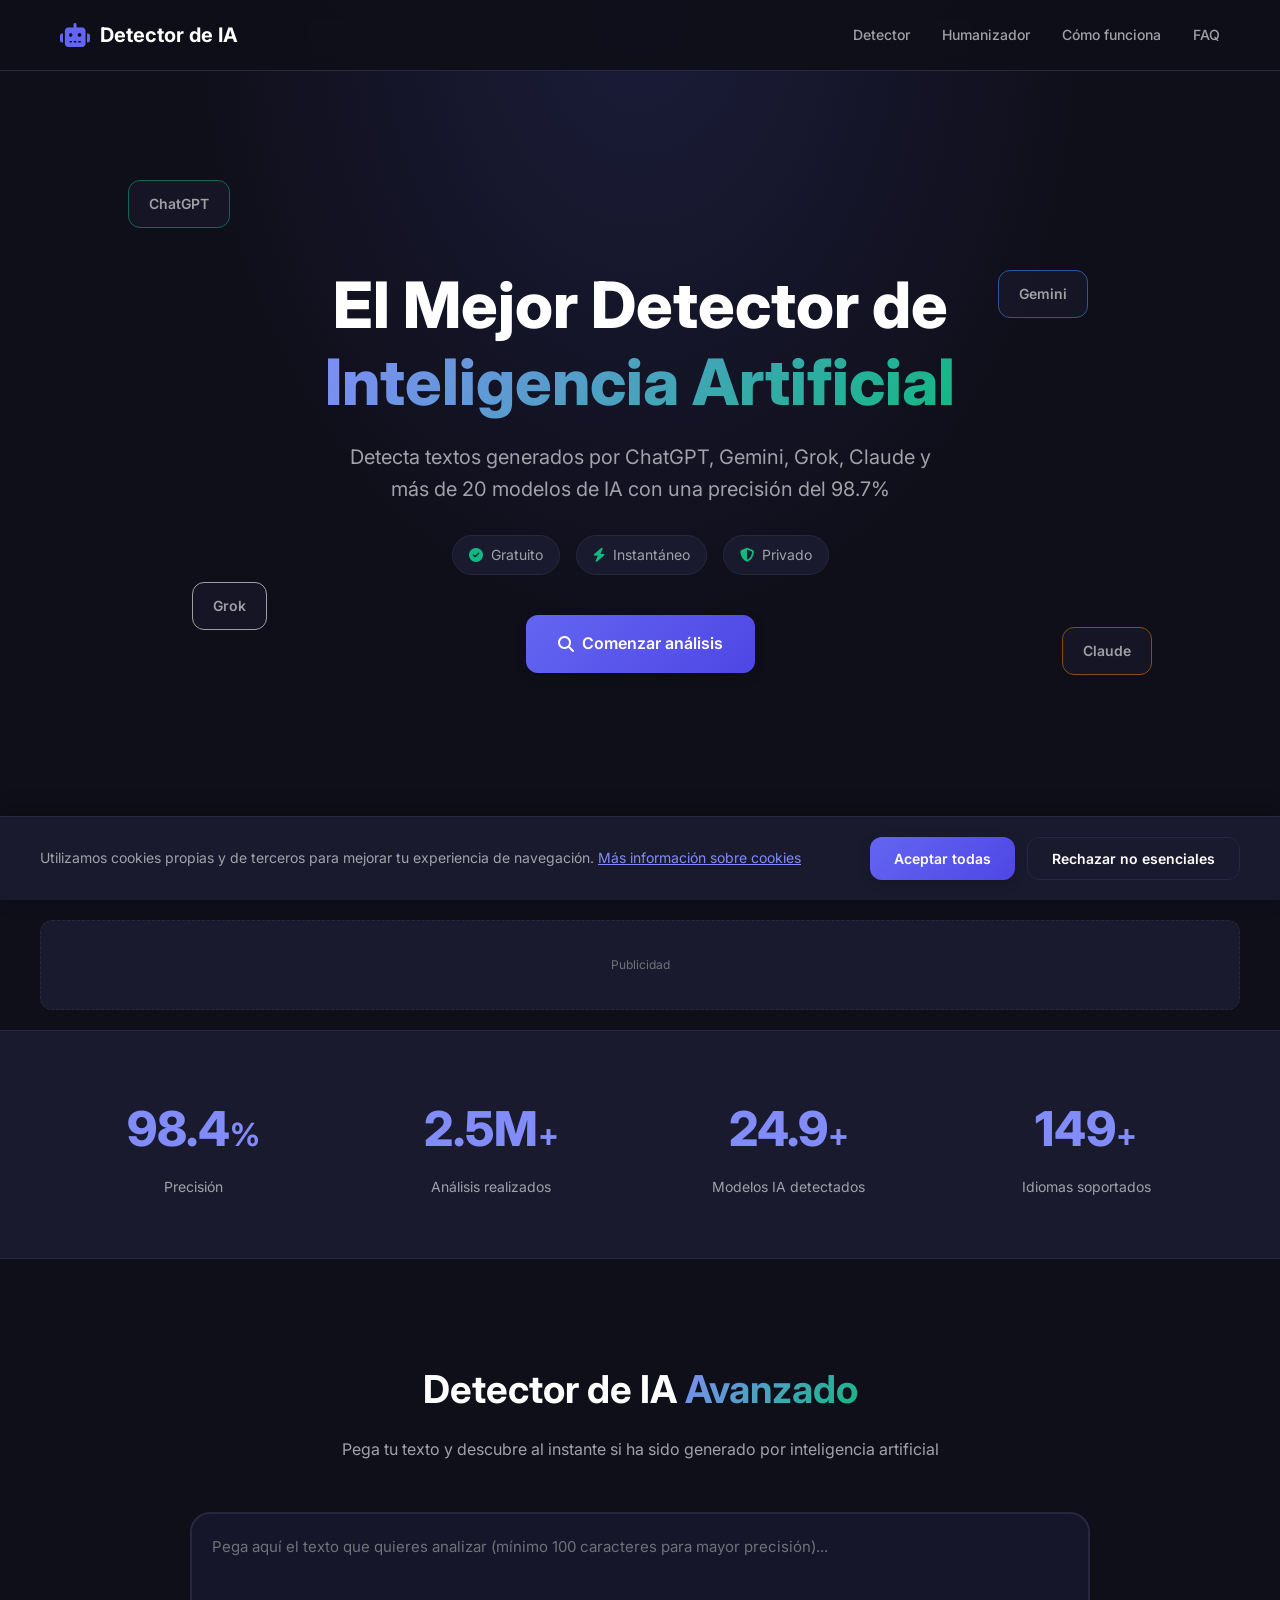
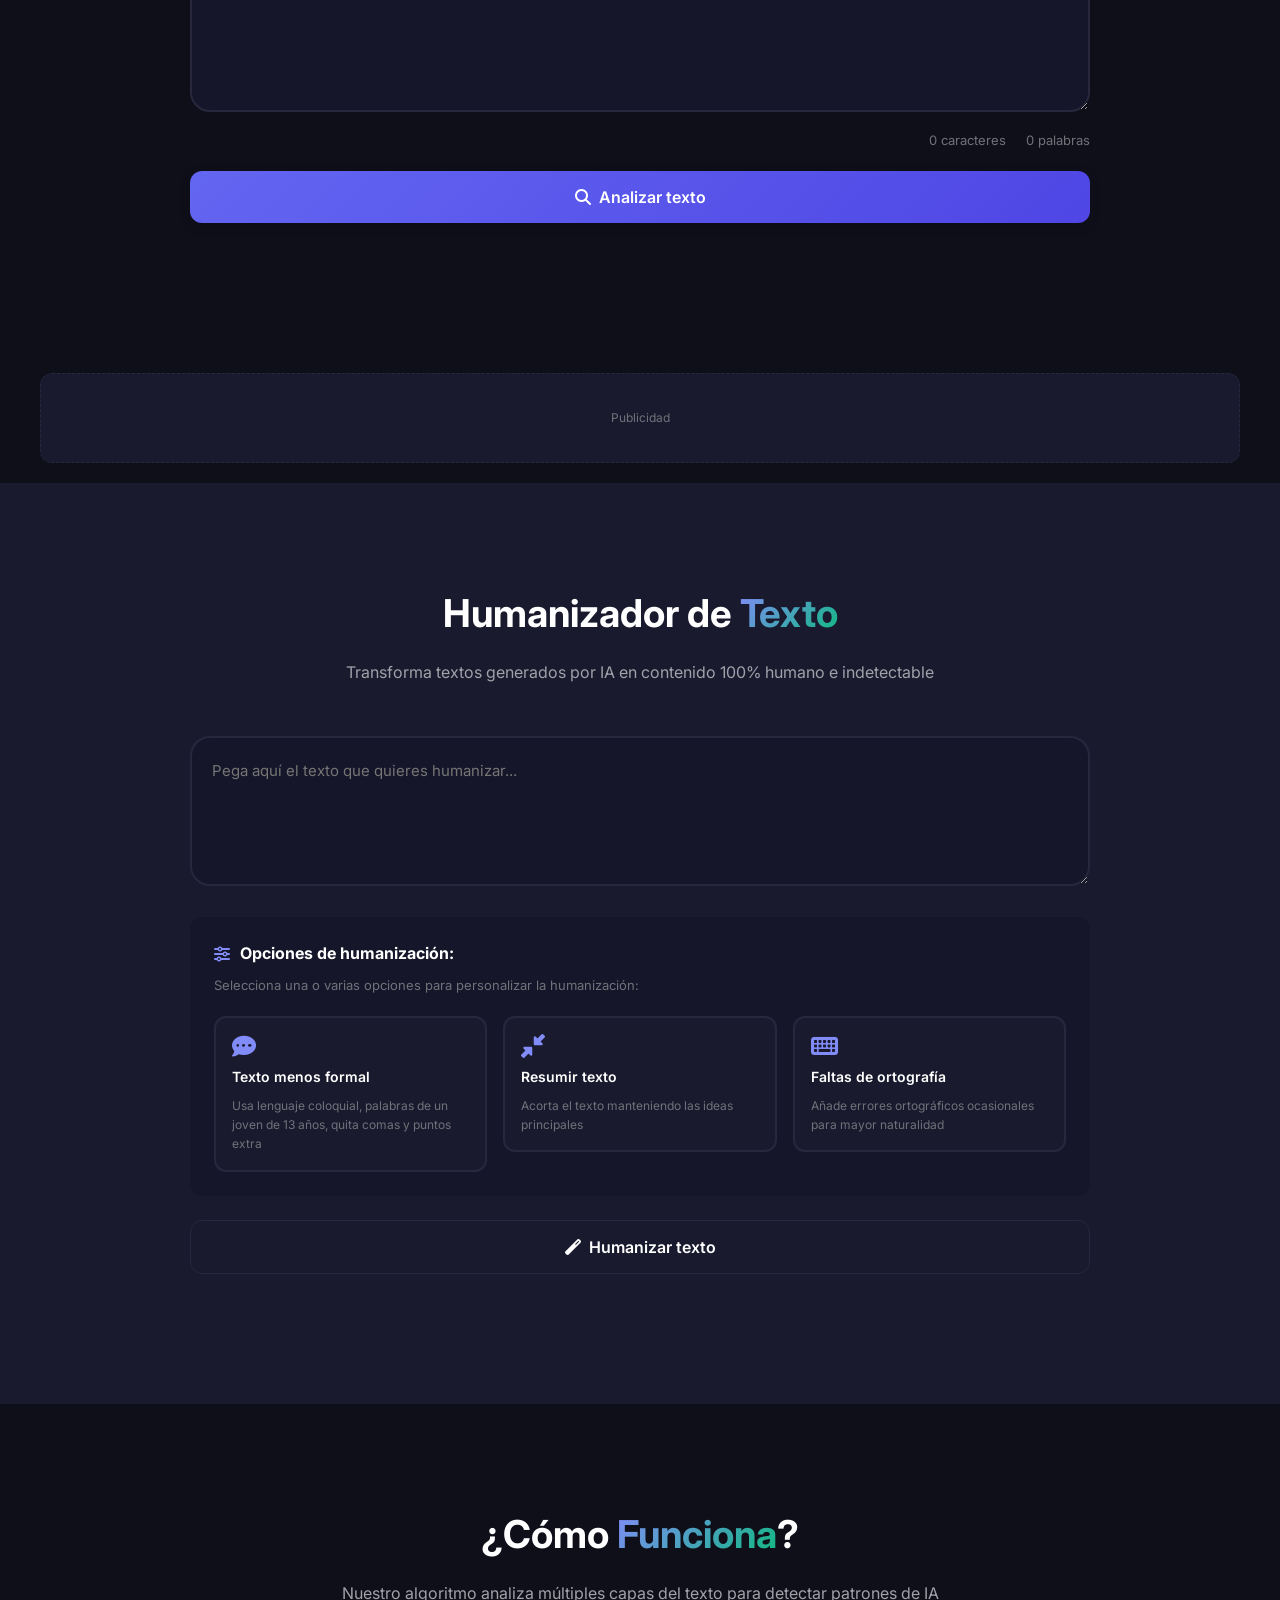
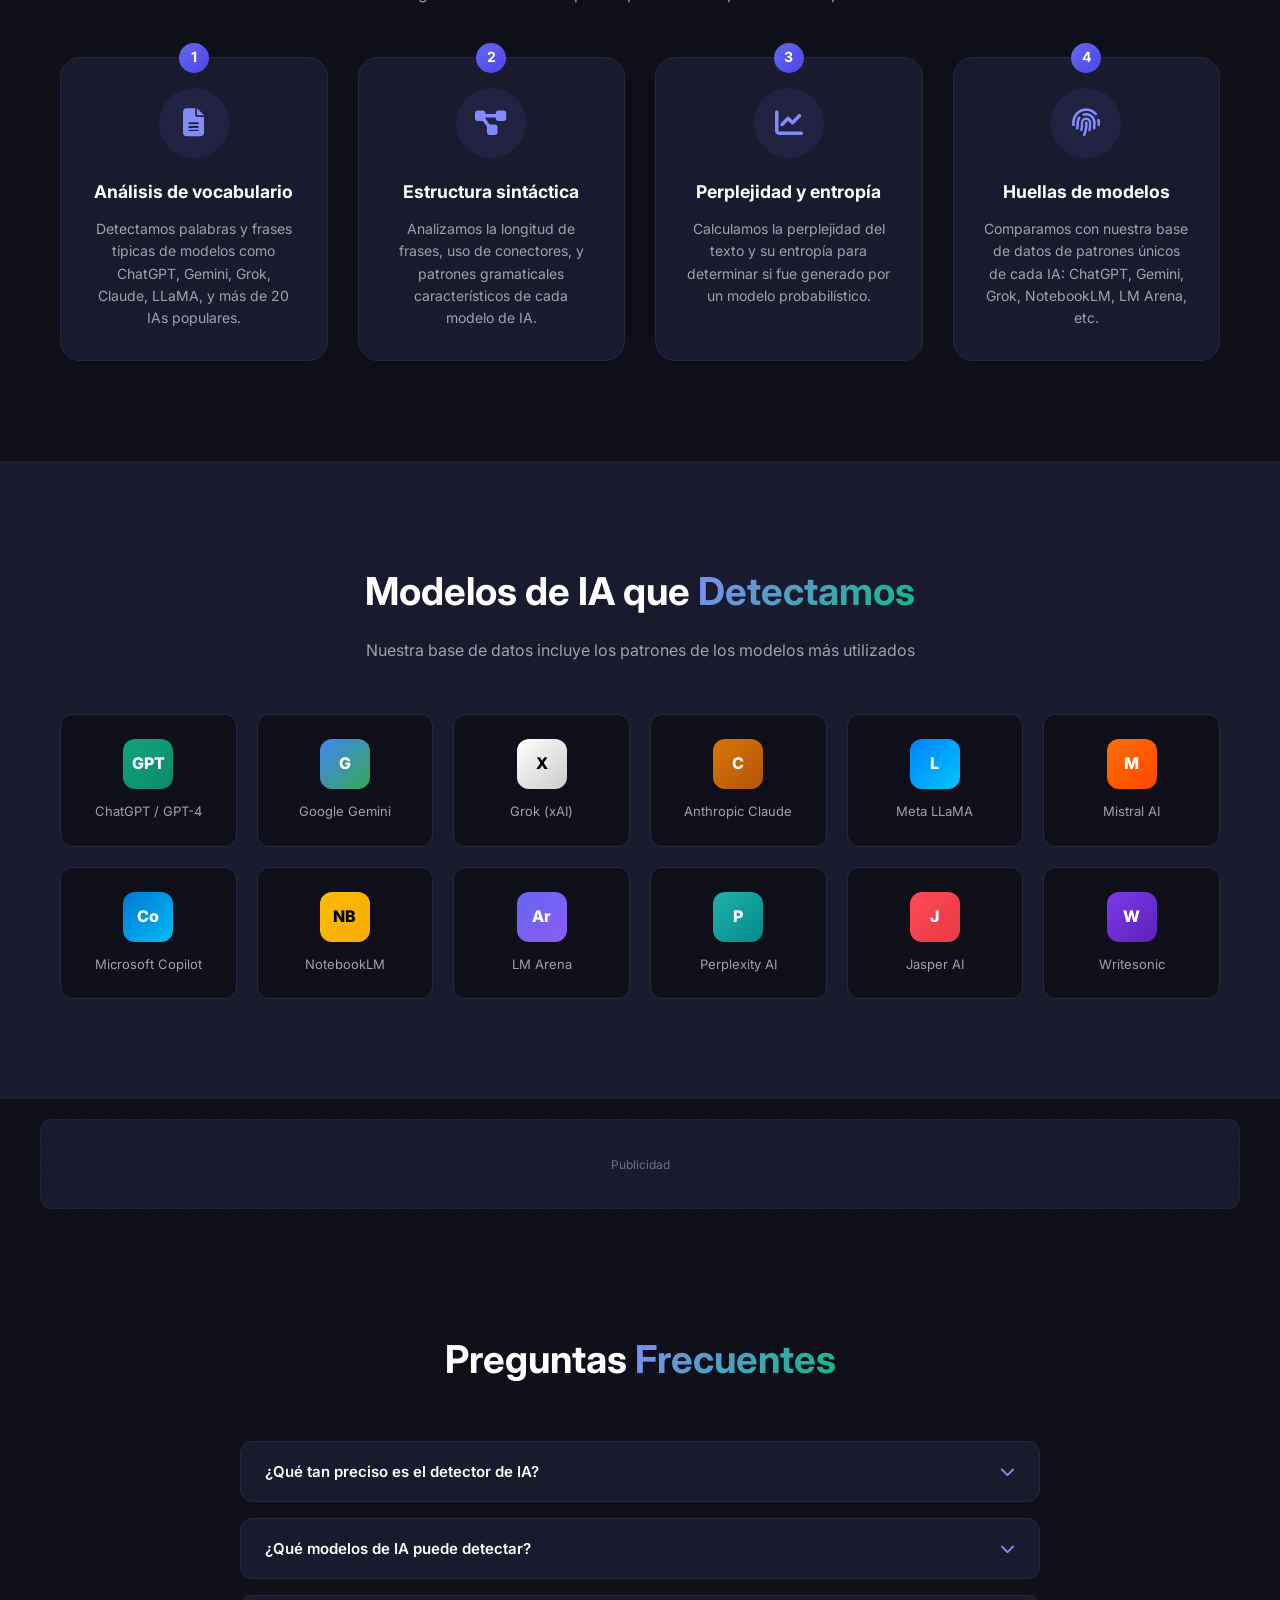
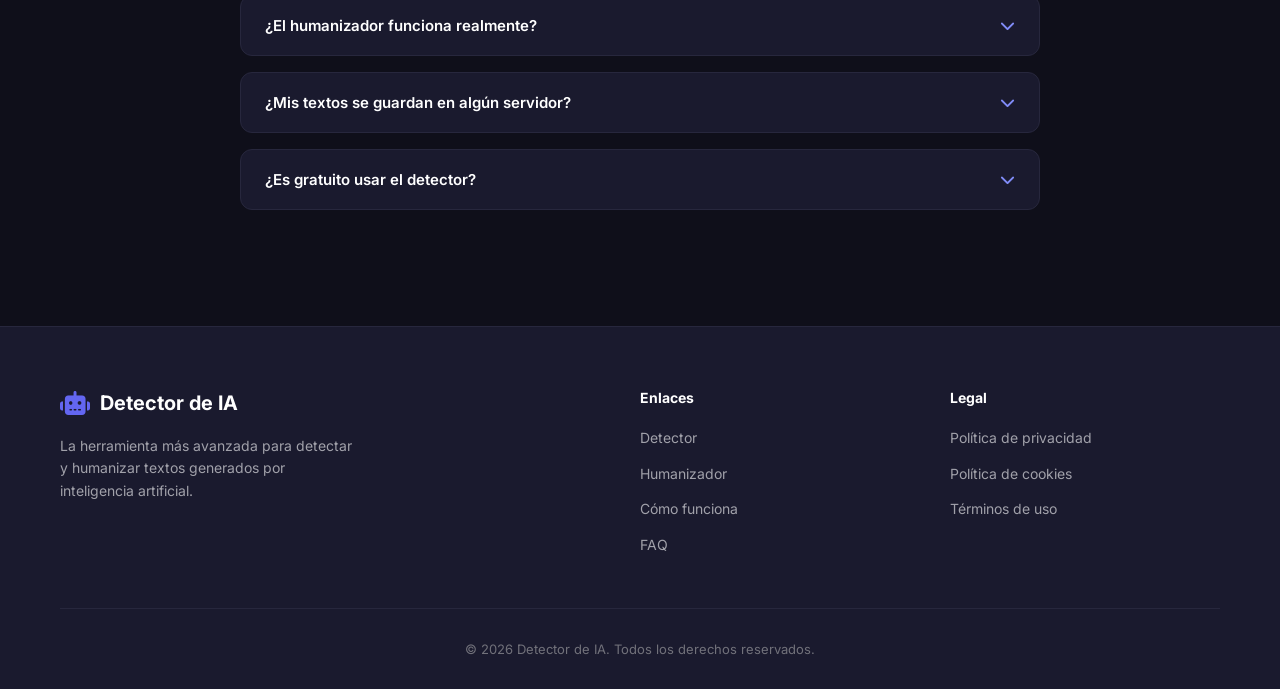
==== commit 8d585afb: "Add SEO files - sitemap.xml, robots.txt, meta tags" ====
--- a/index.html
+++ b/index.html
@@ -10,9 +10,10 @@
     
     <!-- Open Graph / Facebook -->
     <meta property="og:type" content="website">
-    <meta property="og:url" content="https://detector-ia.com/">
+    <meta property="og:url" content="https://serranocaverodavid-sketch.github.io/detector-humanizador-IA/">
     <meta property="og:title" content="Detector de IA - La mejor herramienta para detectar textos generados por IA">
     <meta property="og:description" content="Detecta si un texto ha sido creado por ChatGPT, Gemini, Grok y otras IAs. Humaniza tus textos de forma efectiva.">
+    <link rel="canonical" href="https://serranocaverodavid-sketch.github.io/detector-humanizador-IA/">
     
     <!-- Twitter -->
     <meta property="twitter:card" content="summary_large_image">
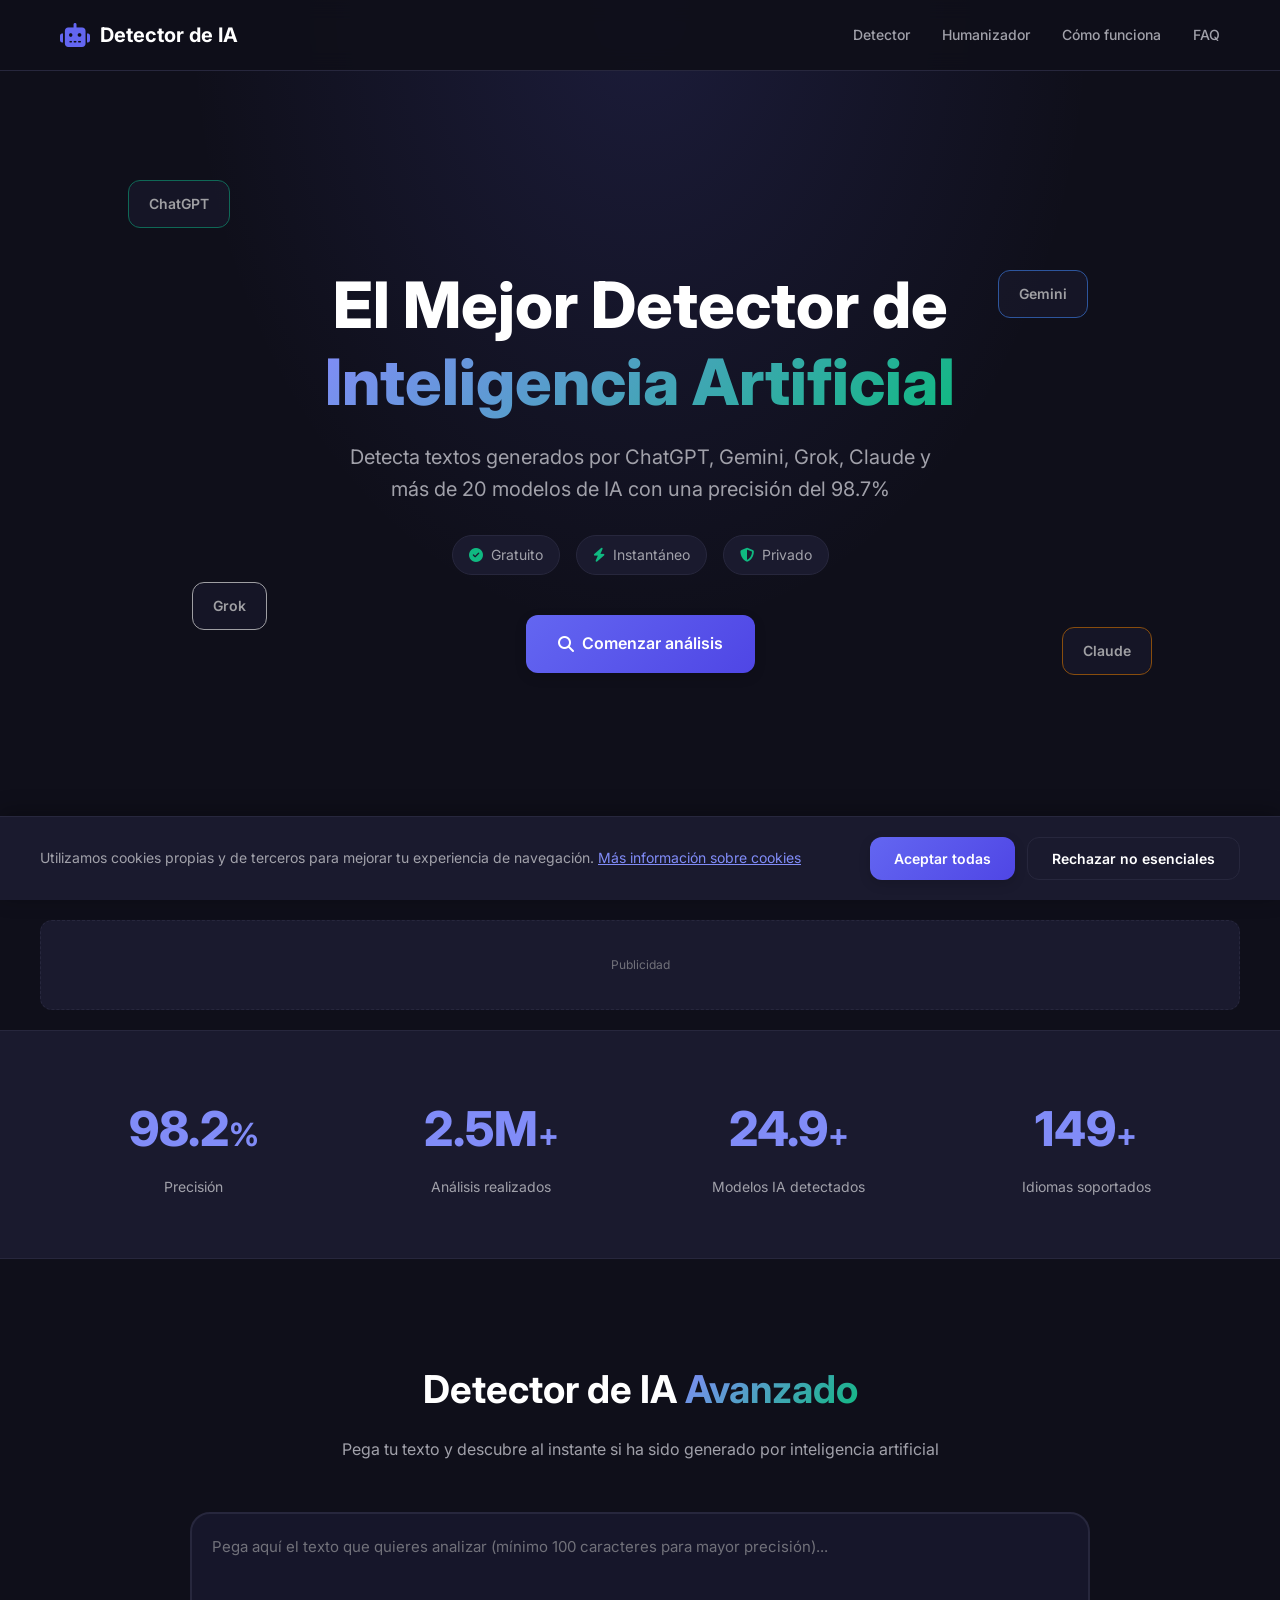
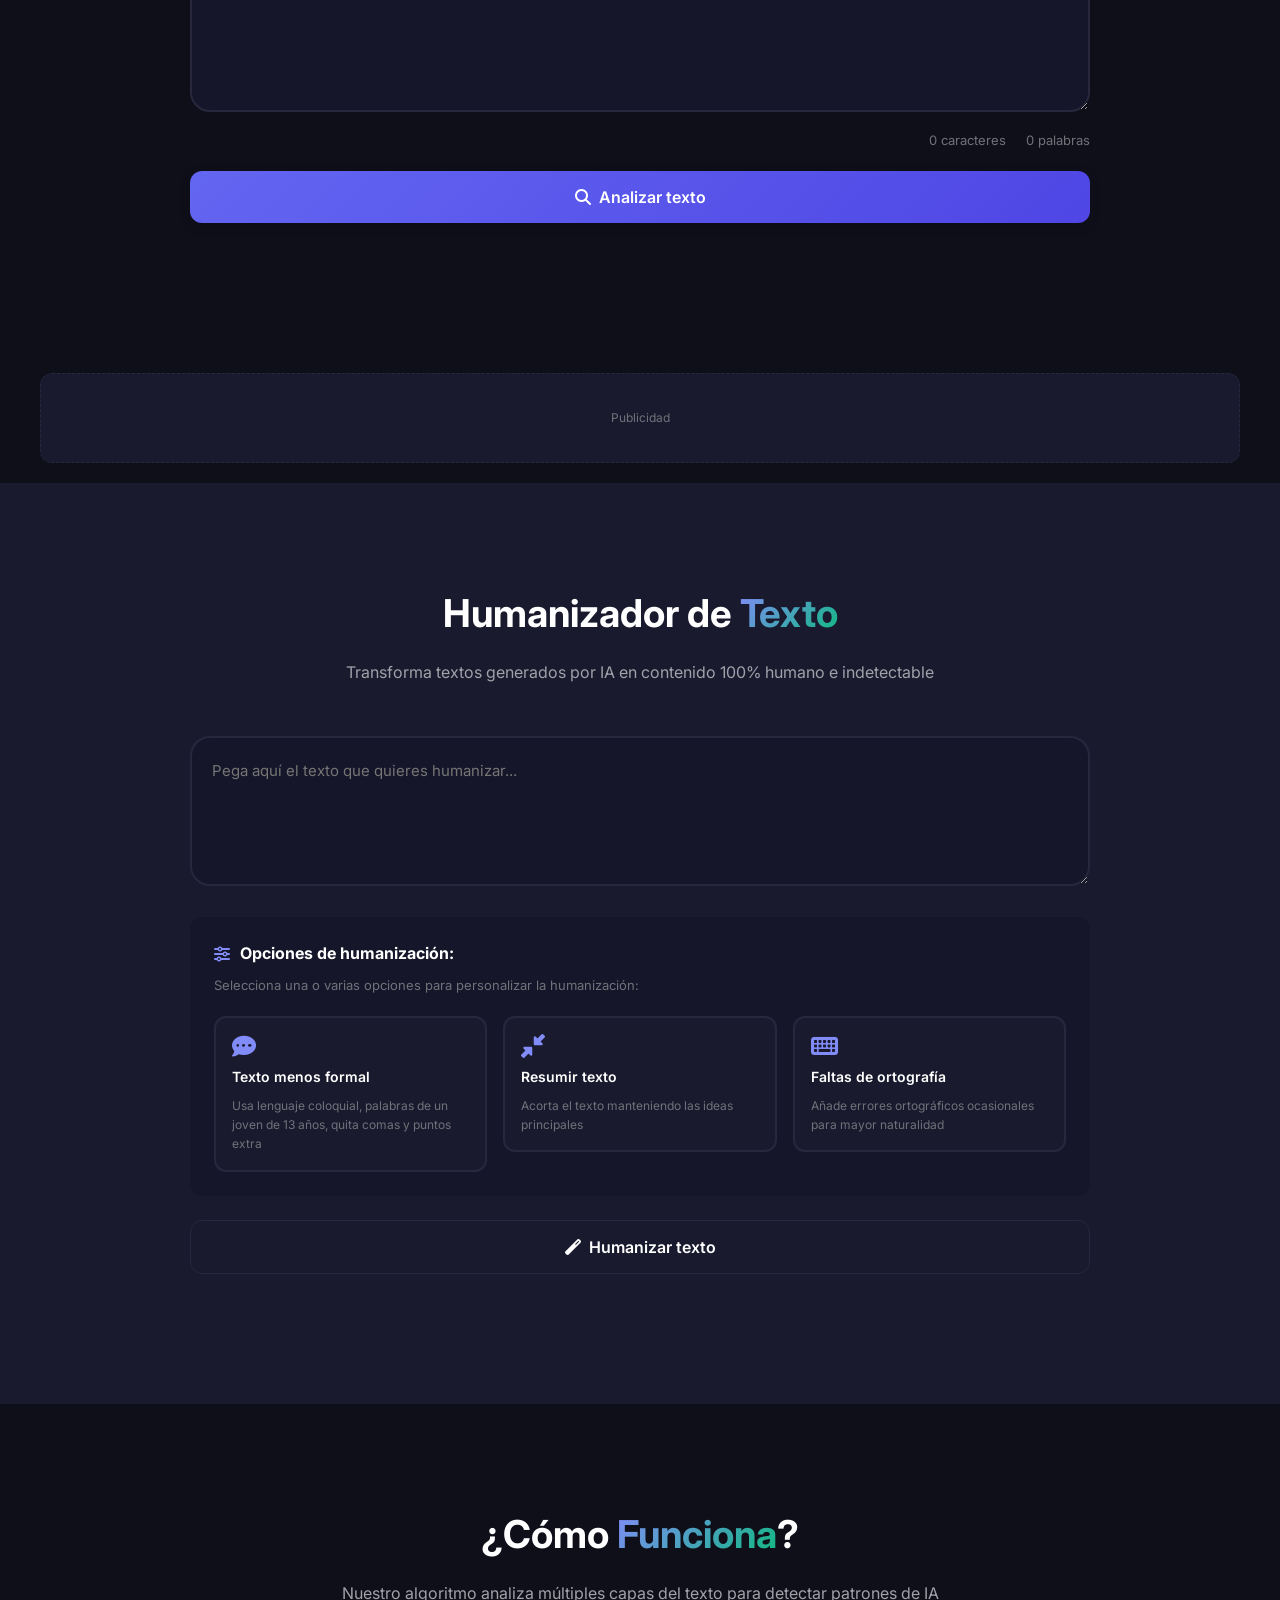
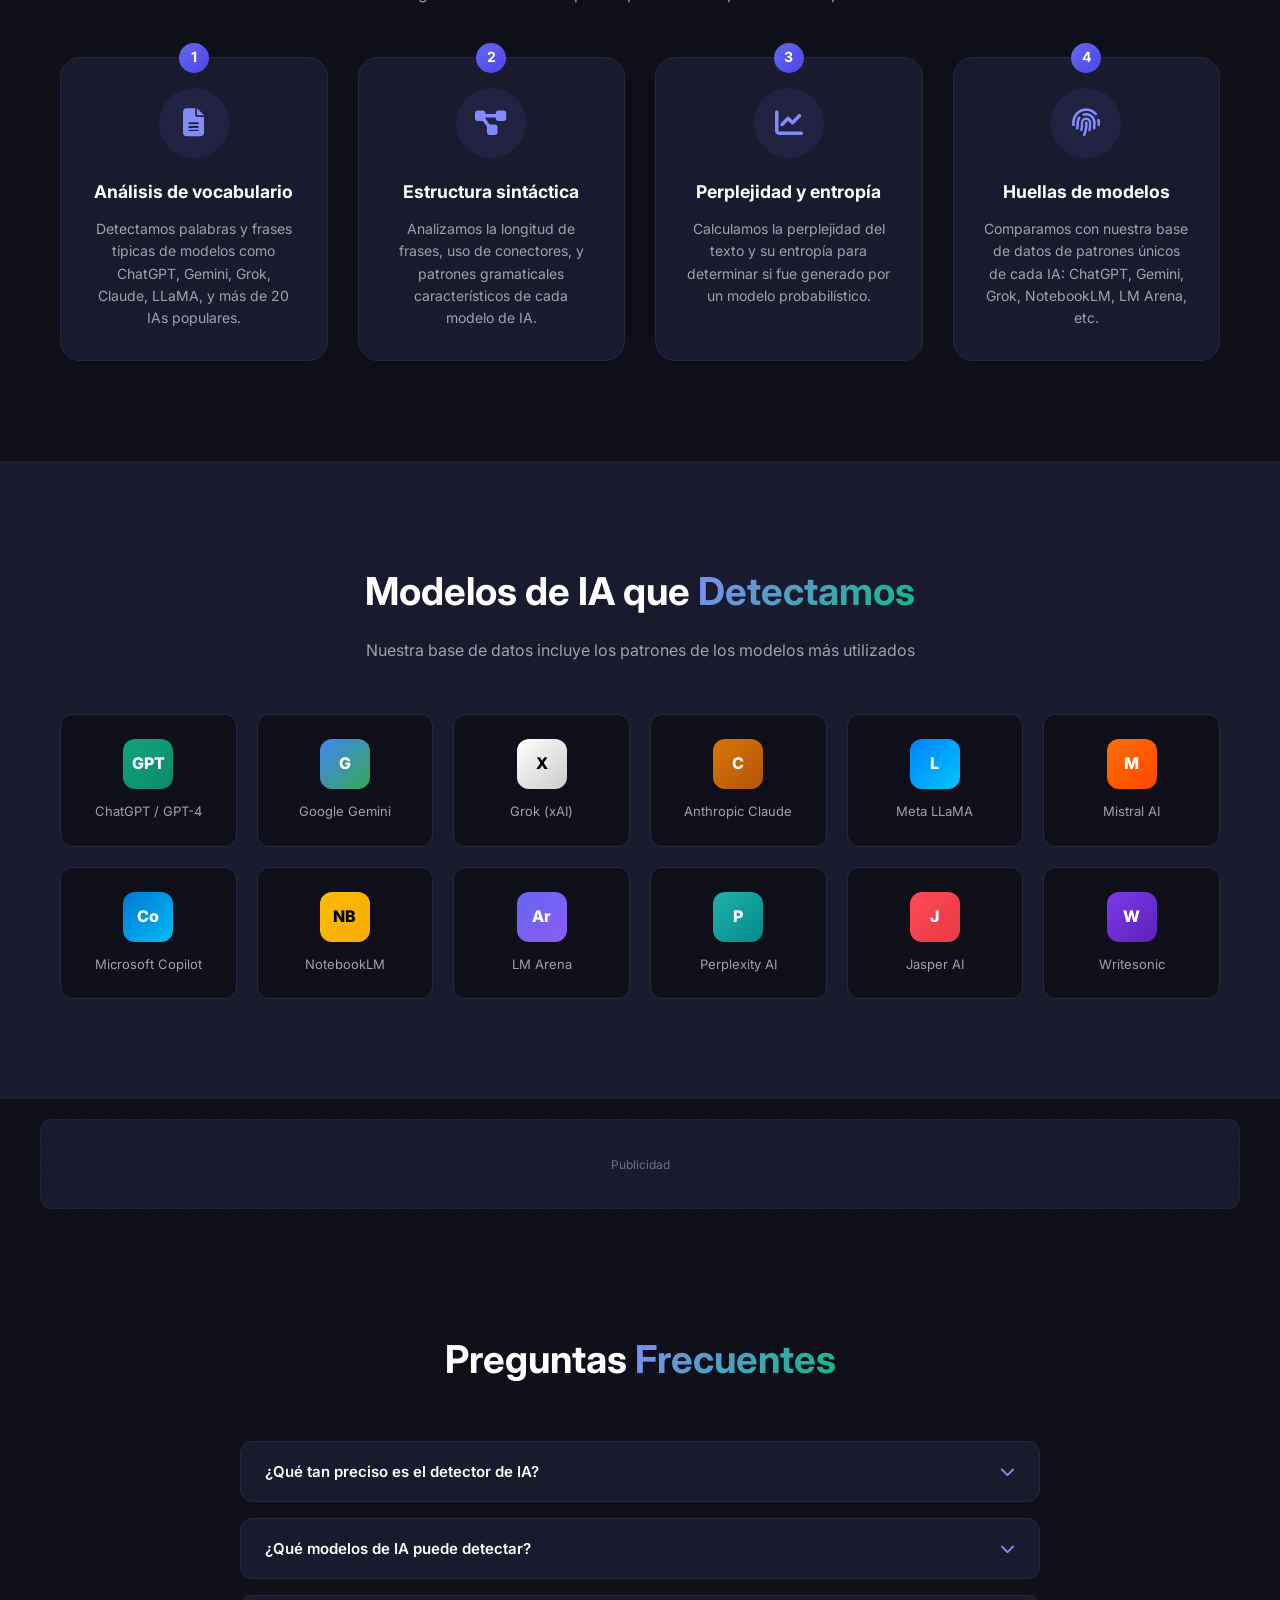
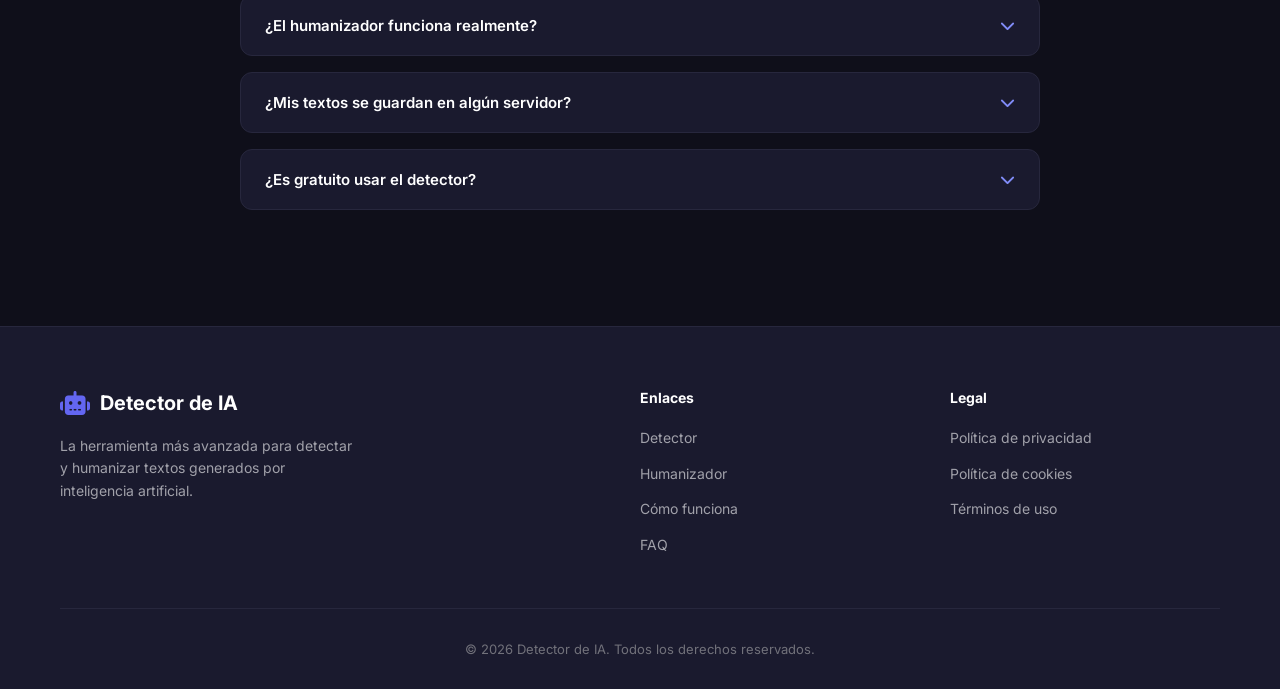
==== commit 2aa4cd80: "Add Google Search Console verification" ====
--- a/index.html
+++ b/index.html
@@ -7,6 +7,7 @@
     <meta name="keywords" content="detector IA, detectar inteligencia artificial, humanizar texto, ChatGPT detector, Gemini detector">
     <meta name="author" content="Detector de IA">
     <meta name="robots" content="index, follow">
+    <meta name="google-site-verification" content="zNnSpp39cIaMsRV1kbaiUkbpND5vzsAPzDh_L3dPx0M" />
     
     <!-- Open Graph / Facebook -->
     <meta property="og:type" content="website">
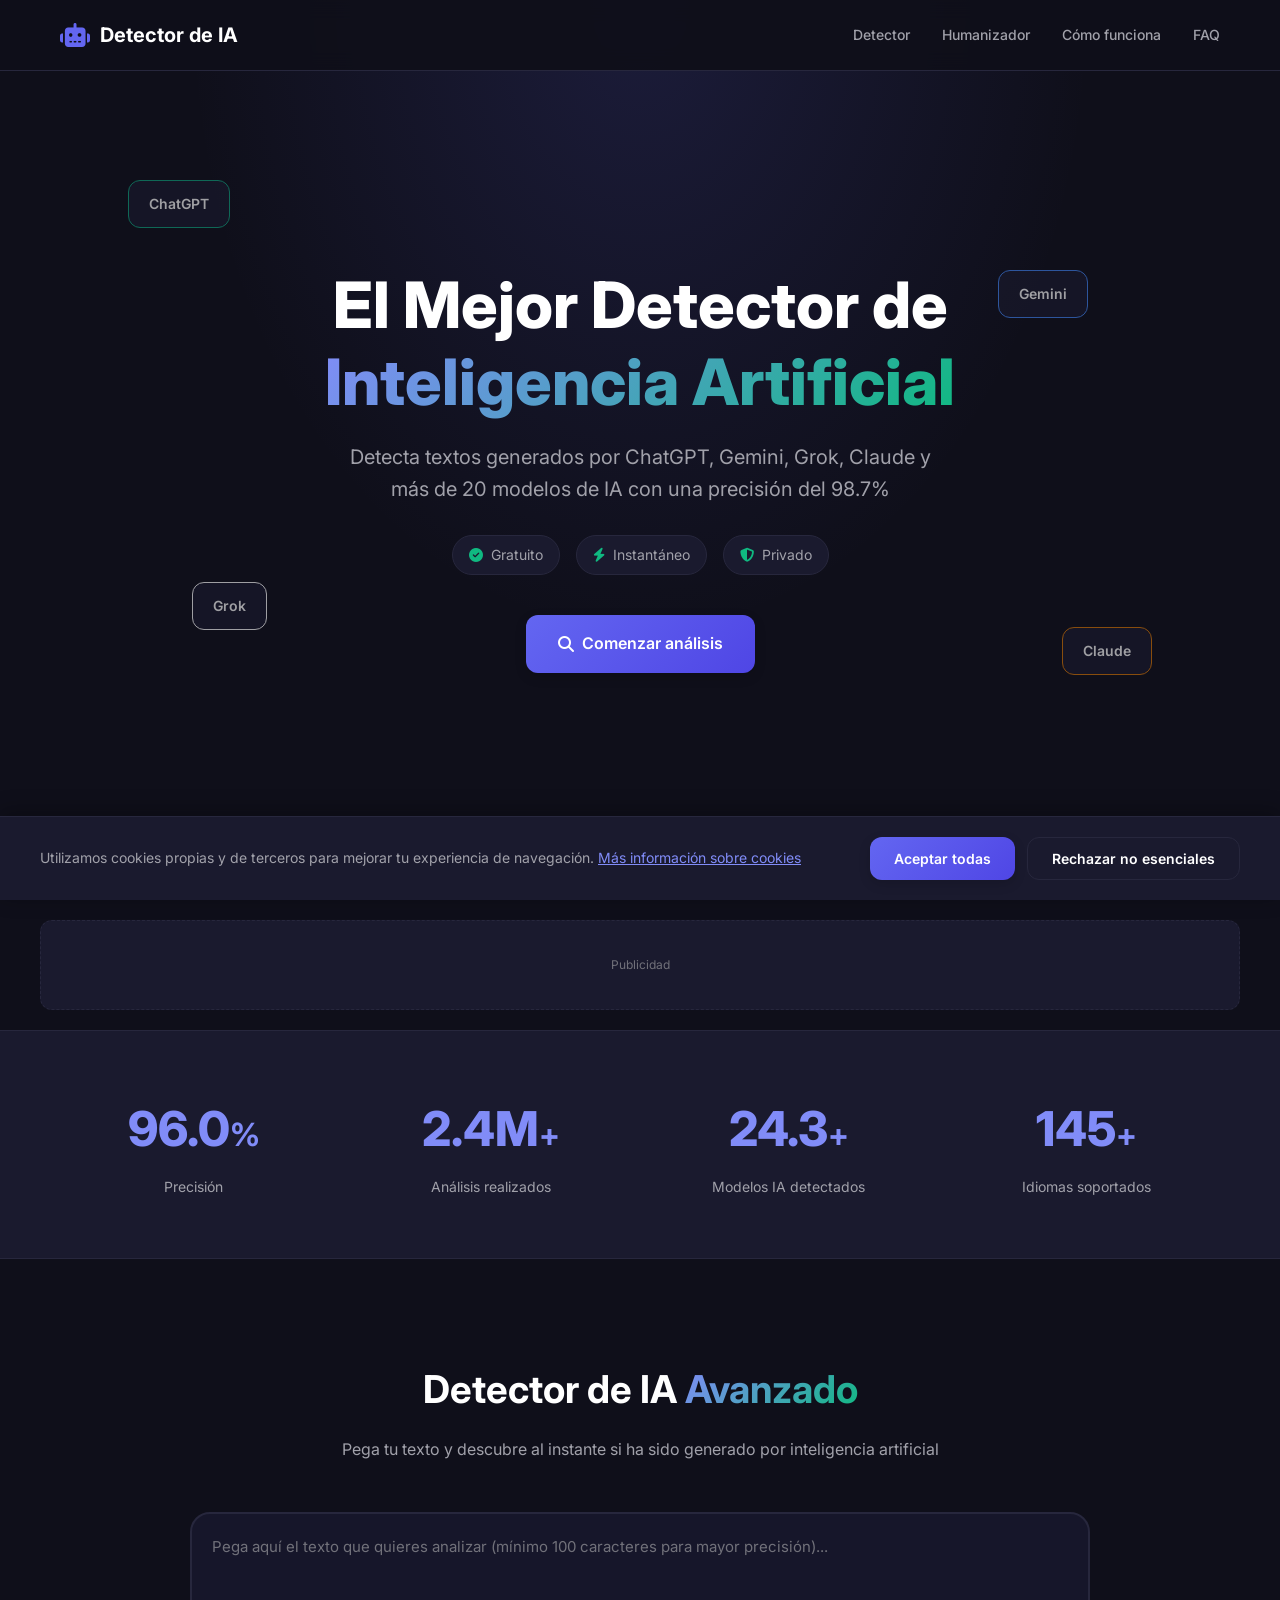
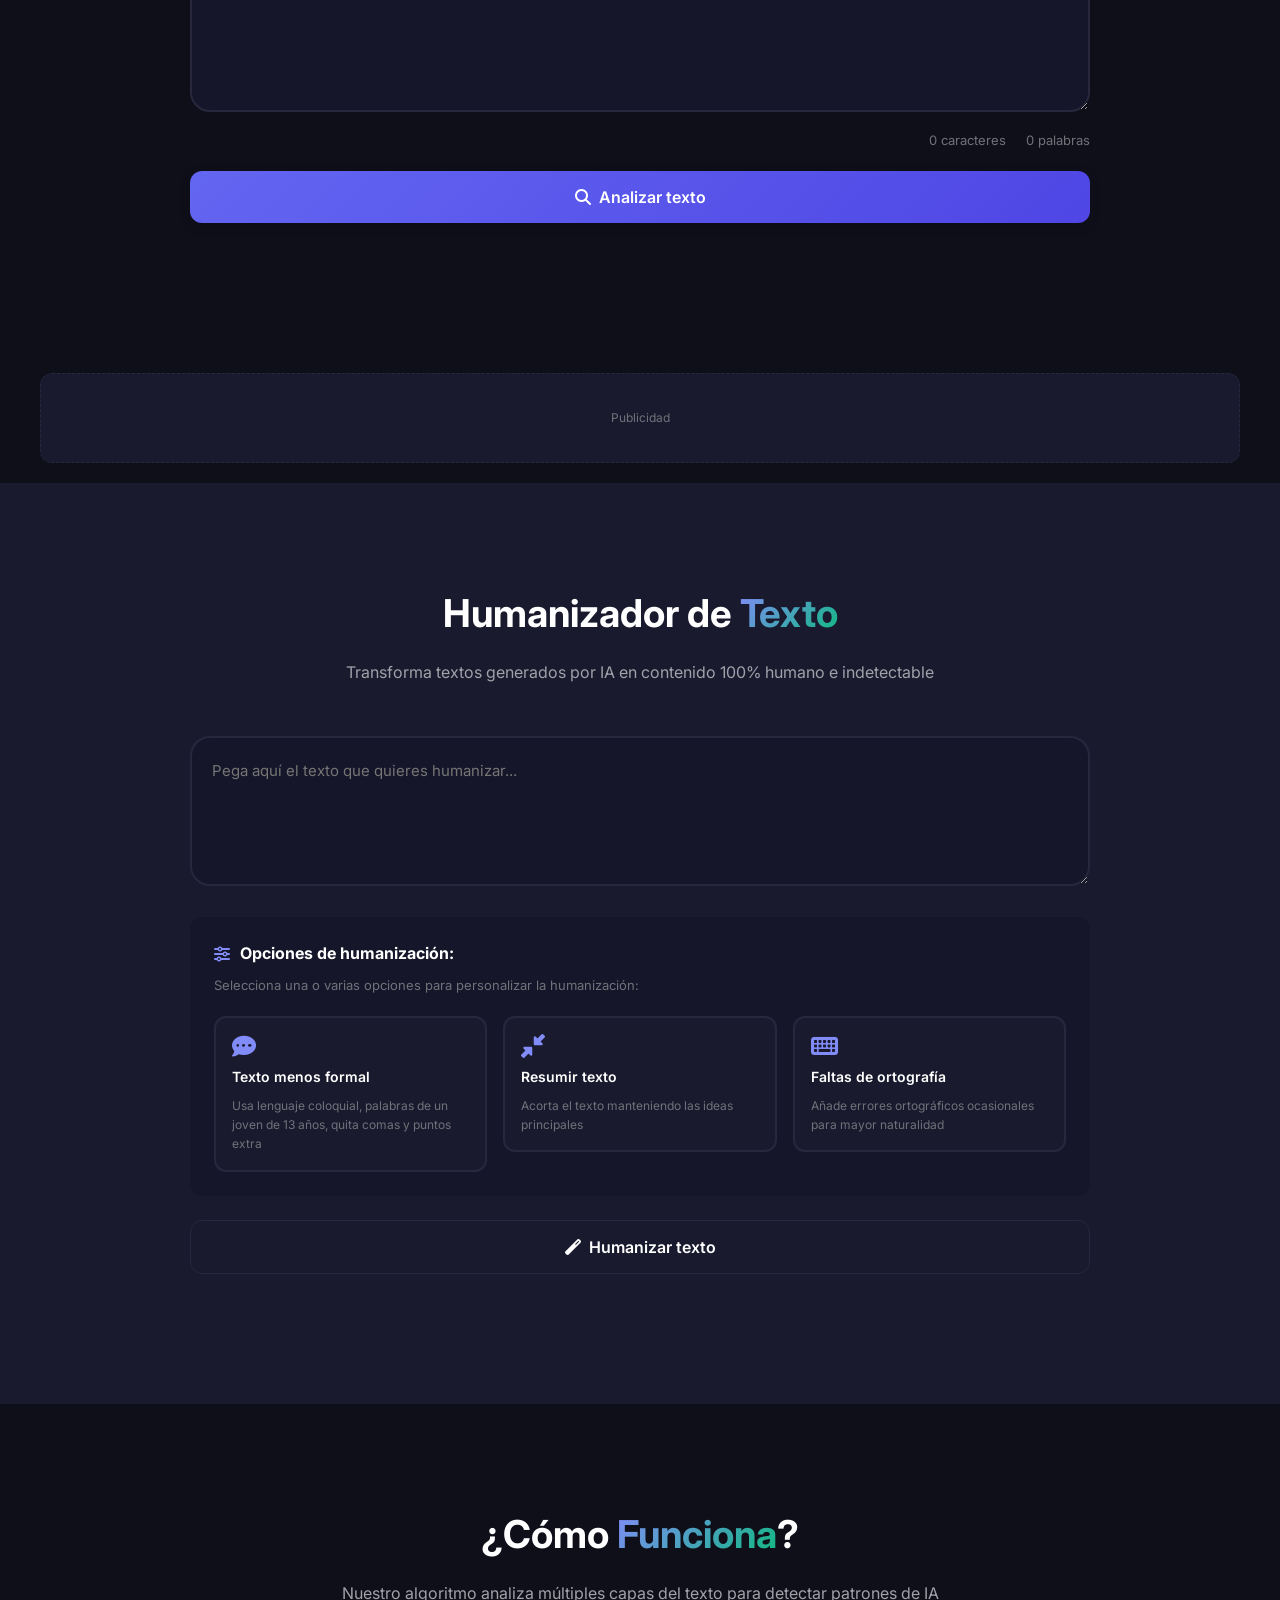
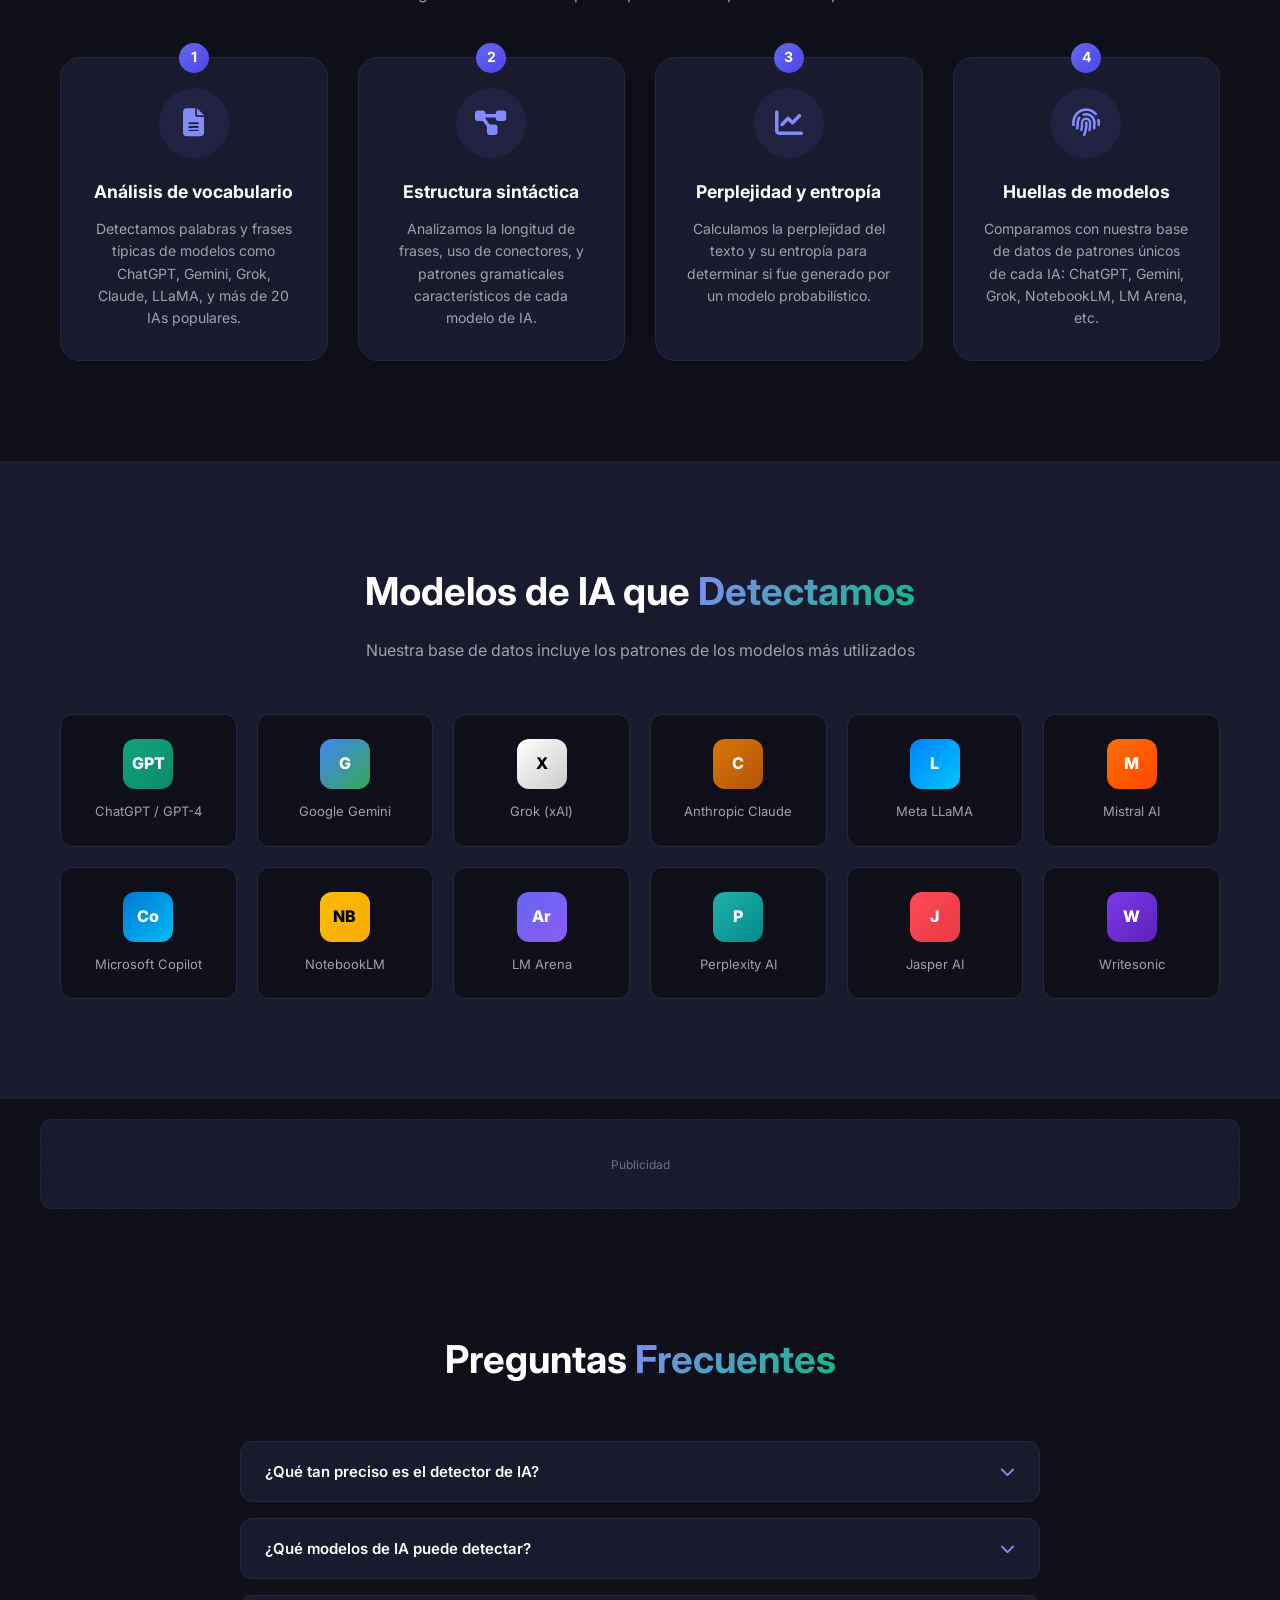
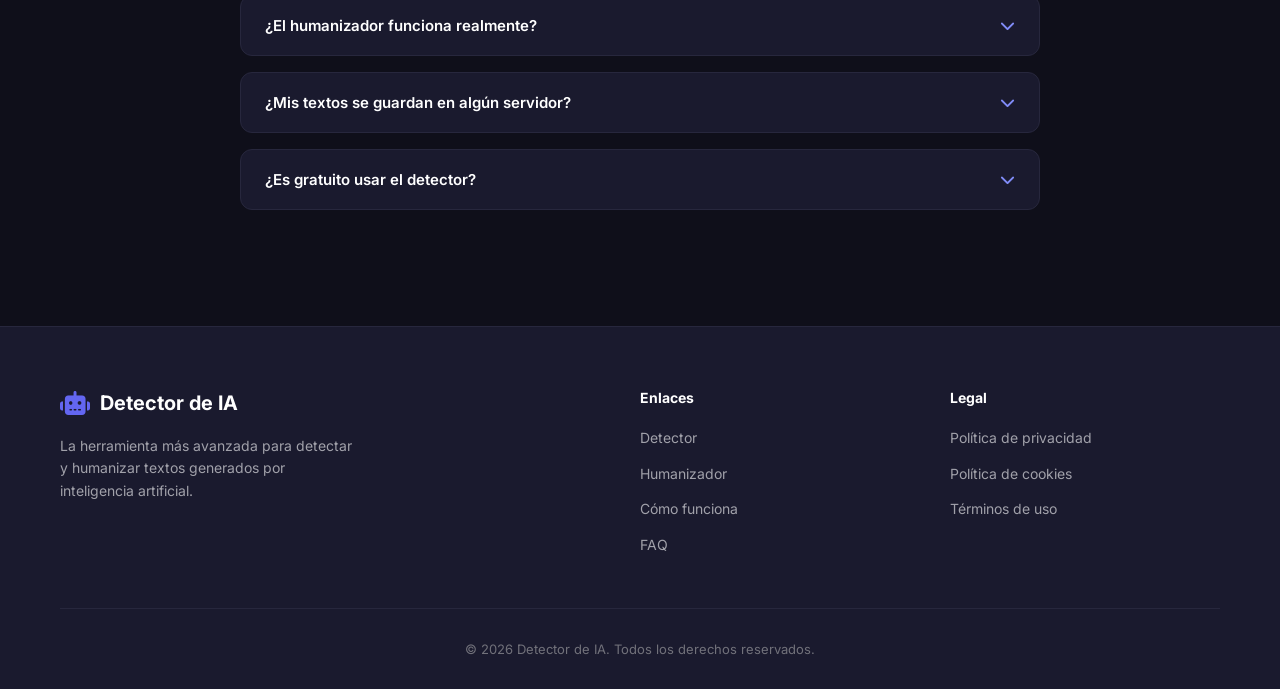
==== commit b7c451ee: "Add Google AdSense code" ====
--- a/index.html
+++ b/index.html
@@ -34,7 +34,7 @@
     <link rel="stylesheet" href="styles.css">
     
     <!-- Google AdSense -->
-    <script async src="https://pagead2.googlesyndication.com/pagead/js/adsbygoogle.js?client=ca-pub-XXXXXXXXXXXXXXXX" crossorigin="anonymous"></script>
+    <script async src="https://pagead2.googlesyndication.com/pagead/js/adsbygoogle.js?client=ca-pub-9577969292926661" crossorigin="anonymous"></script>
 </head>
 <body>
     <!-- Cookie Banner -->
@@ -96,7 +96,7 @@
     <div class="ad-container">
         <ins class="adsbygoogle"
              style="display:block"
-             data-ad-client="ca-pub-XXXXXXXXXXXXXXXX"
+             data-ad-client="ca-pub-9577969292926661"
              data-ad-slot="1234567890"
              data-ad-format="auto"
              data-full-width-responsive="true"></ins>
@@ -226,7 +226,7 @@
     <div class="ad-container">
         <ins class="adsbygoogle"
              style="display:block"
-             data-ad-client="ca-pub-XXXXXXXXXXXXXXXX"
+             data-ad-client="ca-pub-9577969292926661"
              data-ad-slot="0987654321"
              data-ad-format="auto"
              data-full-width-responsive="true"></ins>
@@ -418,7 +418,7 @@
     <div class="ad-container">
         <ins class="adsbygoogle"
              style="display:block"
-             data-ad-client="ca-pub-XXXXXXXXXXXXXXXX"
+             data-ad-client="ca-pub-9577969292926661"
              data-ad-slot="1122334455"
              data-ad-format="auto"
              data-full-width-responsive="true"></ins>
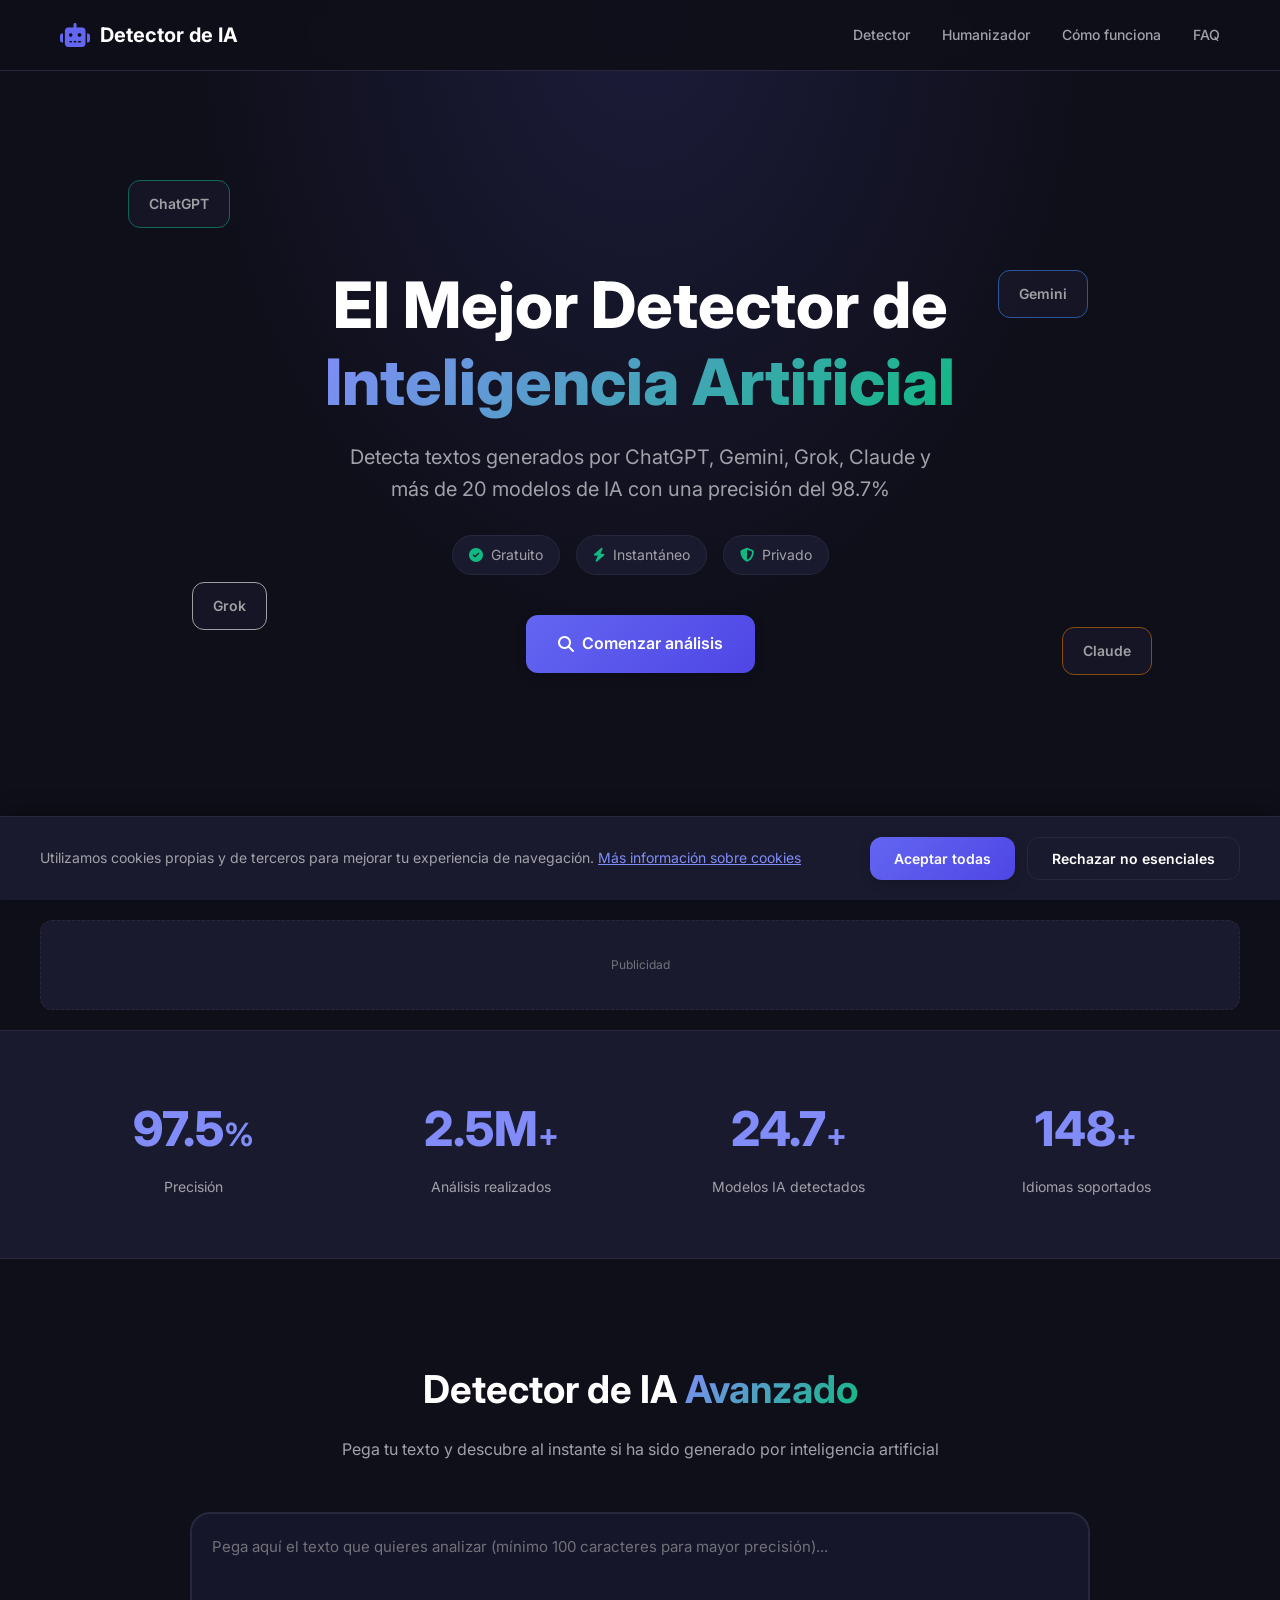
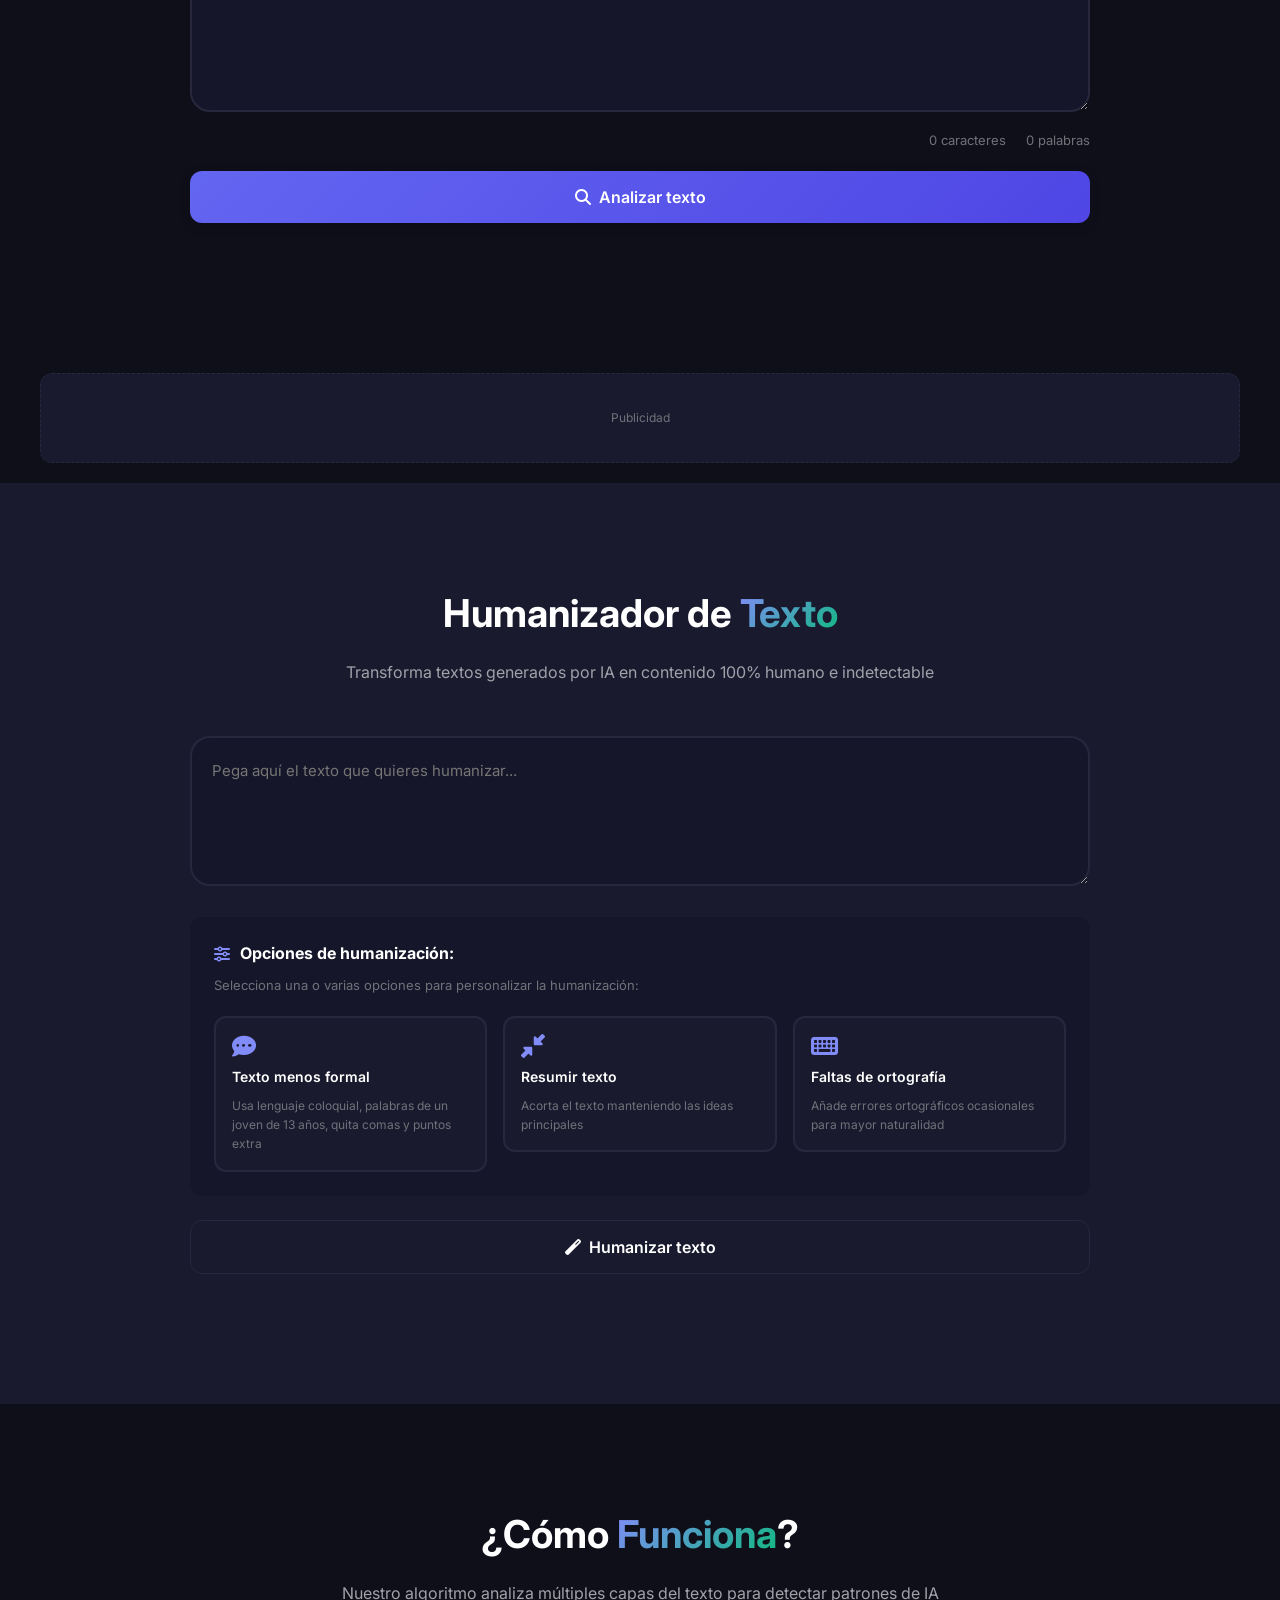
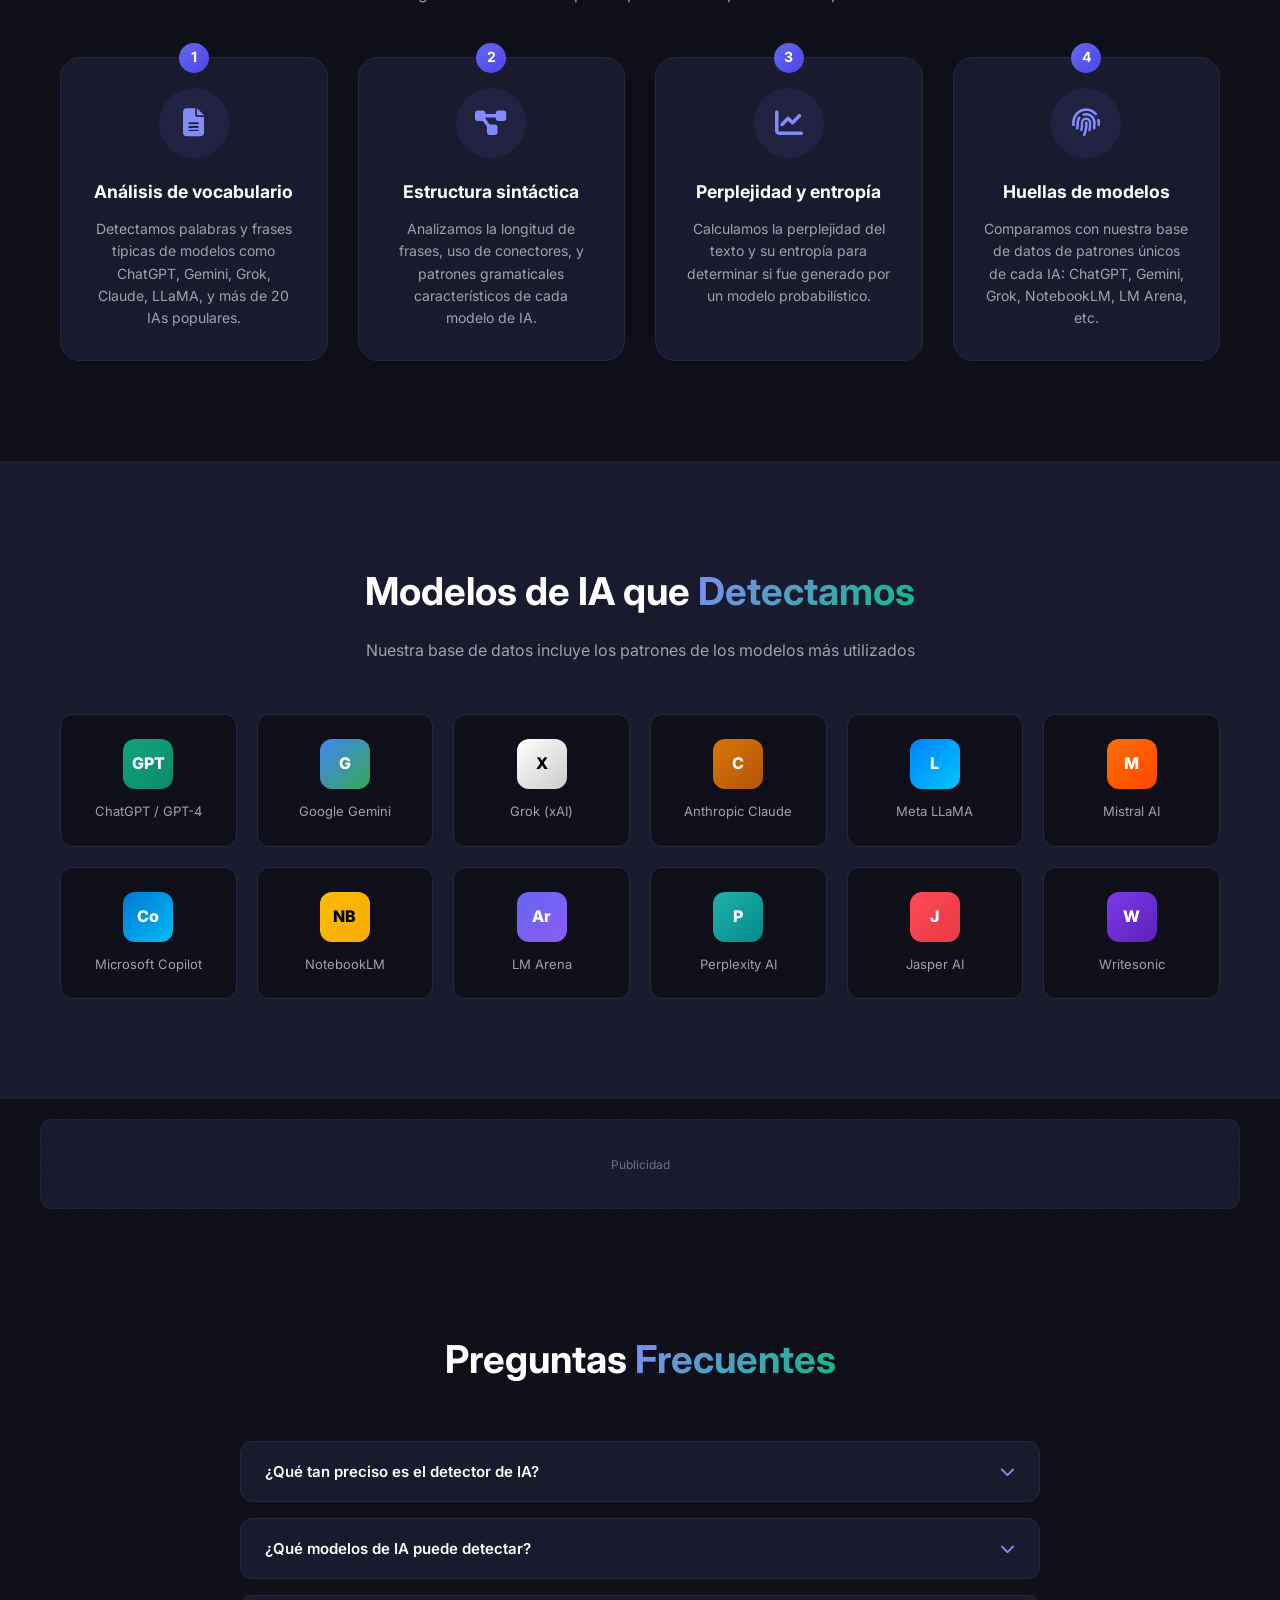
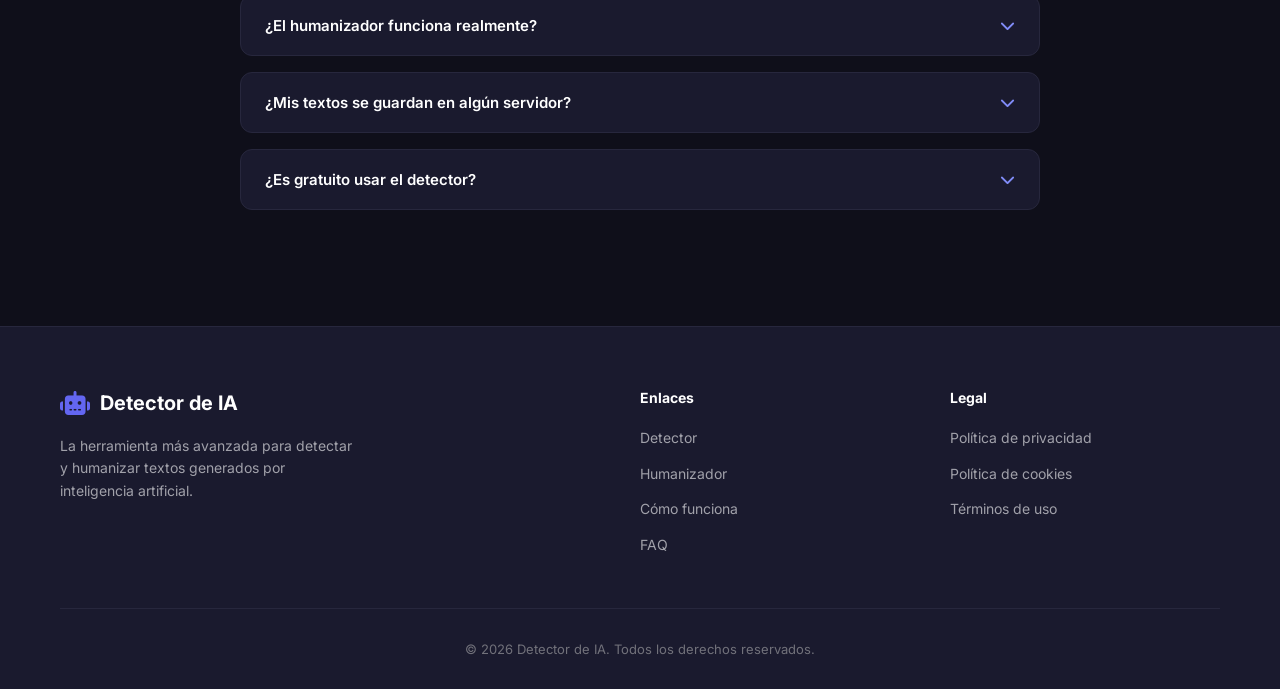
==== commit aede6d48: "Add Google AdSense code" ====
--- a/index.html
+++ b/index.html
@@ -97,7 +97,7 @@
         <ins class="adsbygoogle"
              style="display:block"
              data-ad-client="ca-pub-9577969292926661"
-             data-ad-slot="1234567890"
+             data-ad-slot="9385605503"
              data-ad-format="auto"
              data-full-width-responsive="true"></ins>
         <script>(adsbygoogle = window.adsbygoogle || []).push({});</script>
@@ -227,7 +227,7 @@
         <ins class="adsbygoogle"
              style="display:block"
              data-ad-client="ca-pub-9577969292926661"
-             data-ad-slot="0987654321"
+             data-ad-slot="9385605503"
              data-ad-format="auto"
              data-full-width-responsive="true"></ins>
         <script>(adsbygoogle = window.adsbygoogle || []).push({});</script>
@@ -419,7 +419,7 @@
         <ins class="adsbygoogle"
              style="display:block"
              data-ad-client="ca-pub-9577969292926661"
-             data-ad-slot="1122334455"
+             data-ad-slot="9385605503"
              data-ad-format="auto"
              data-full-width-responsive="true"></ins>
         <script>(adsbygoogle = window.adsbygoogle || []).push({});</script>
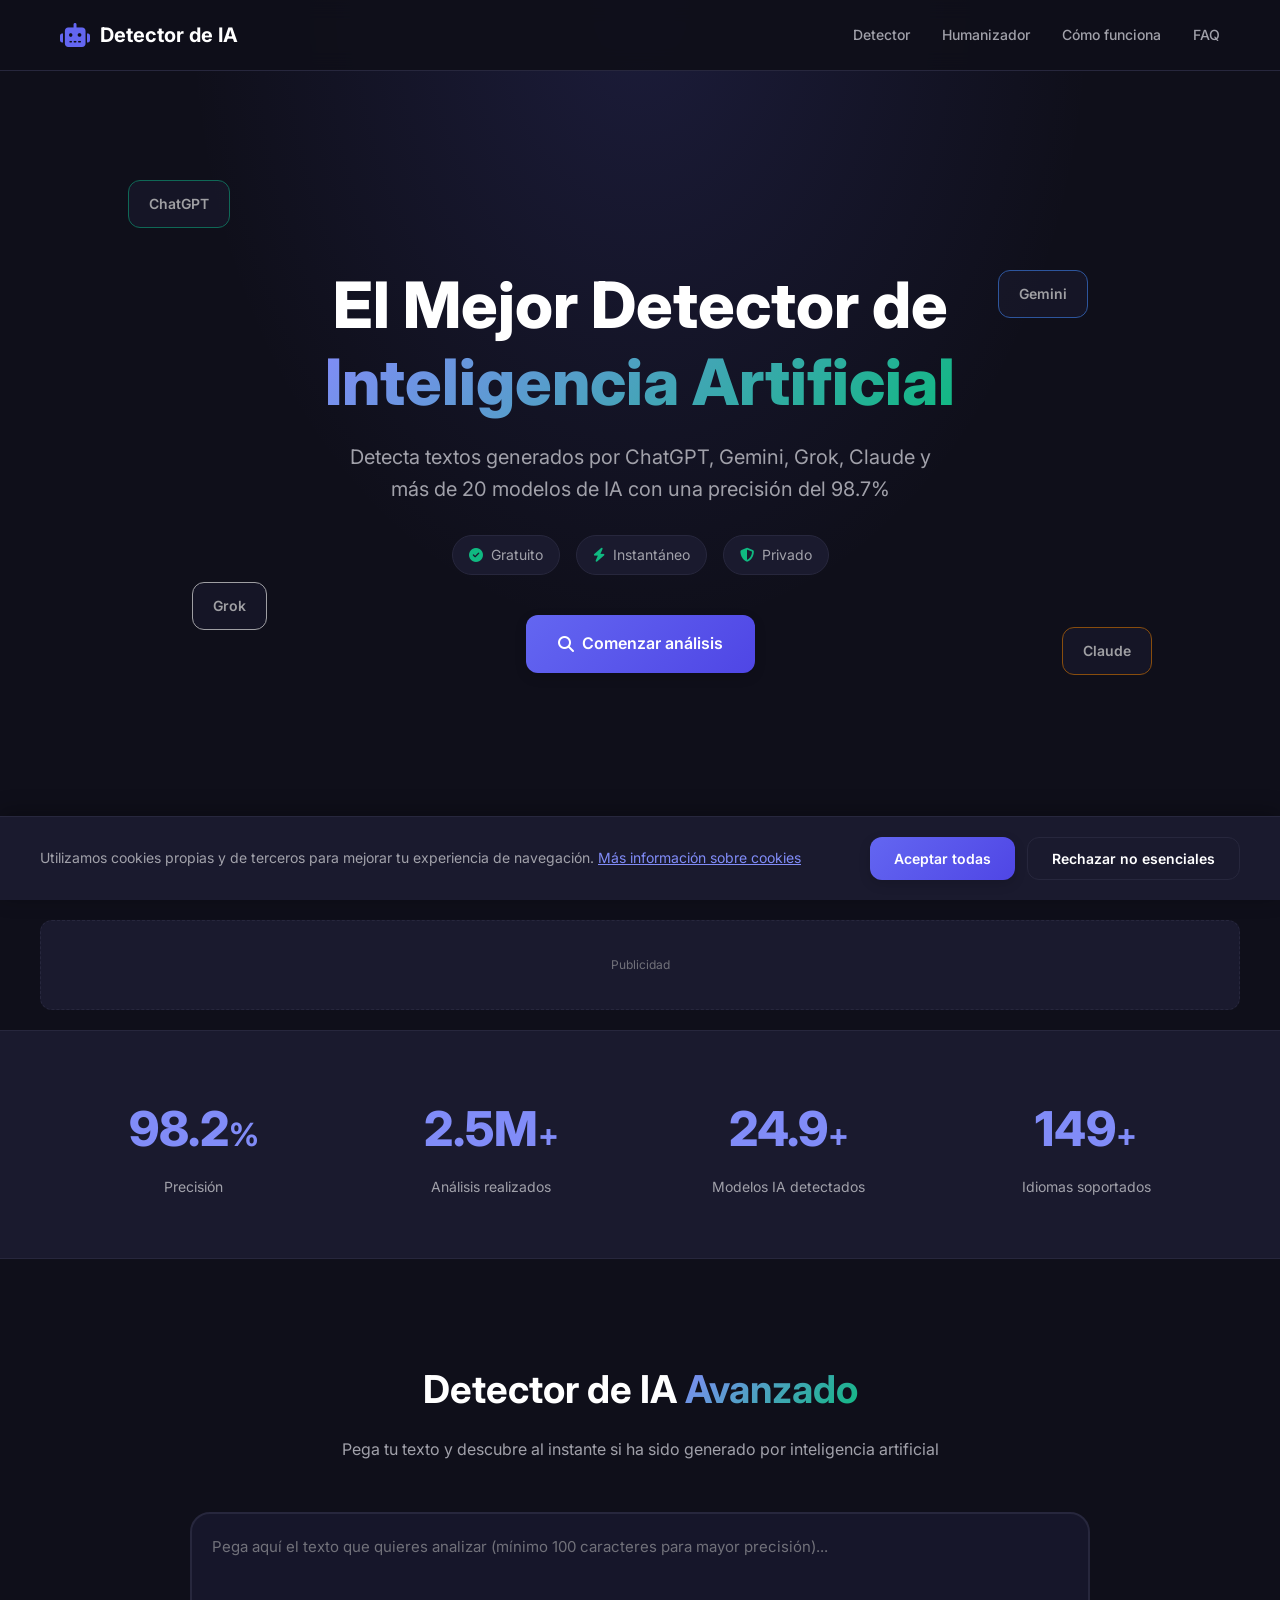
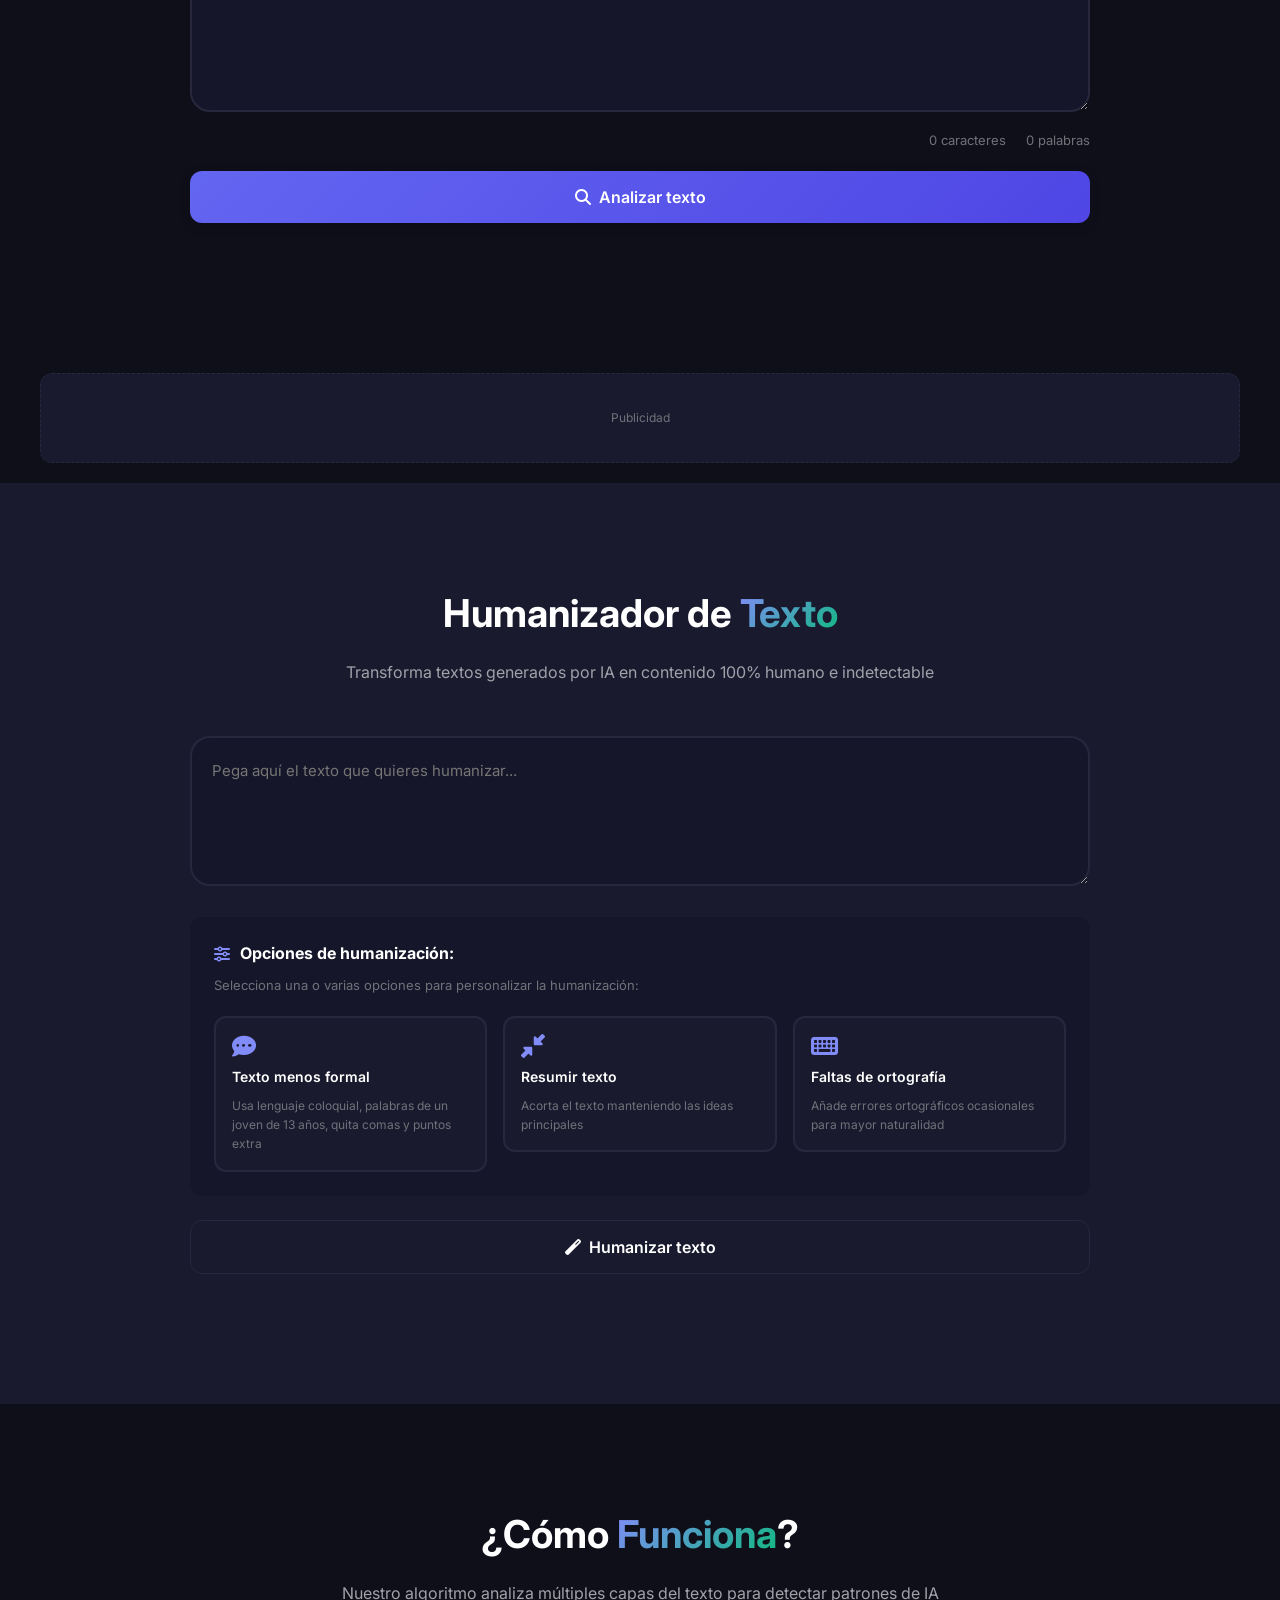
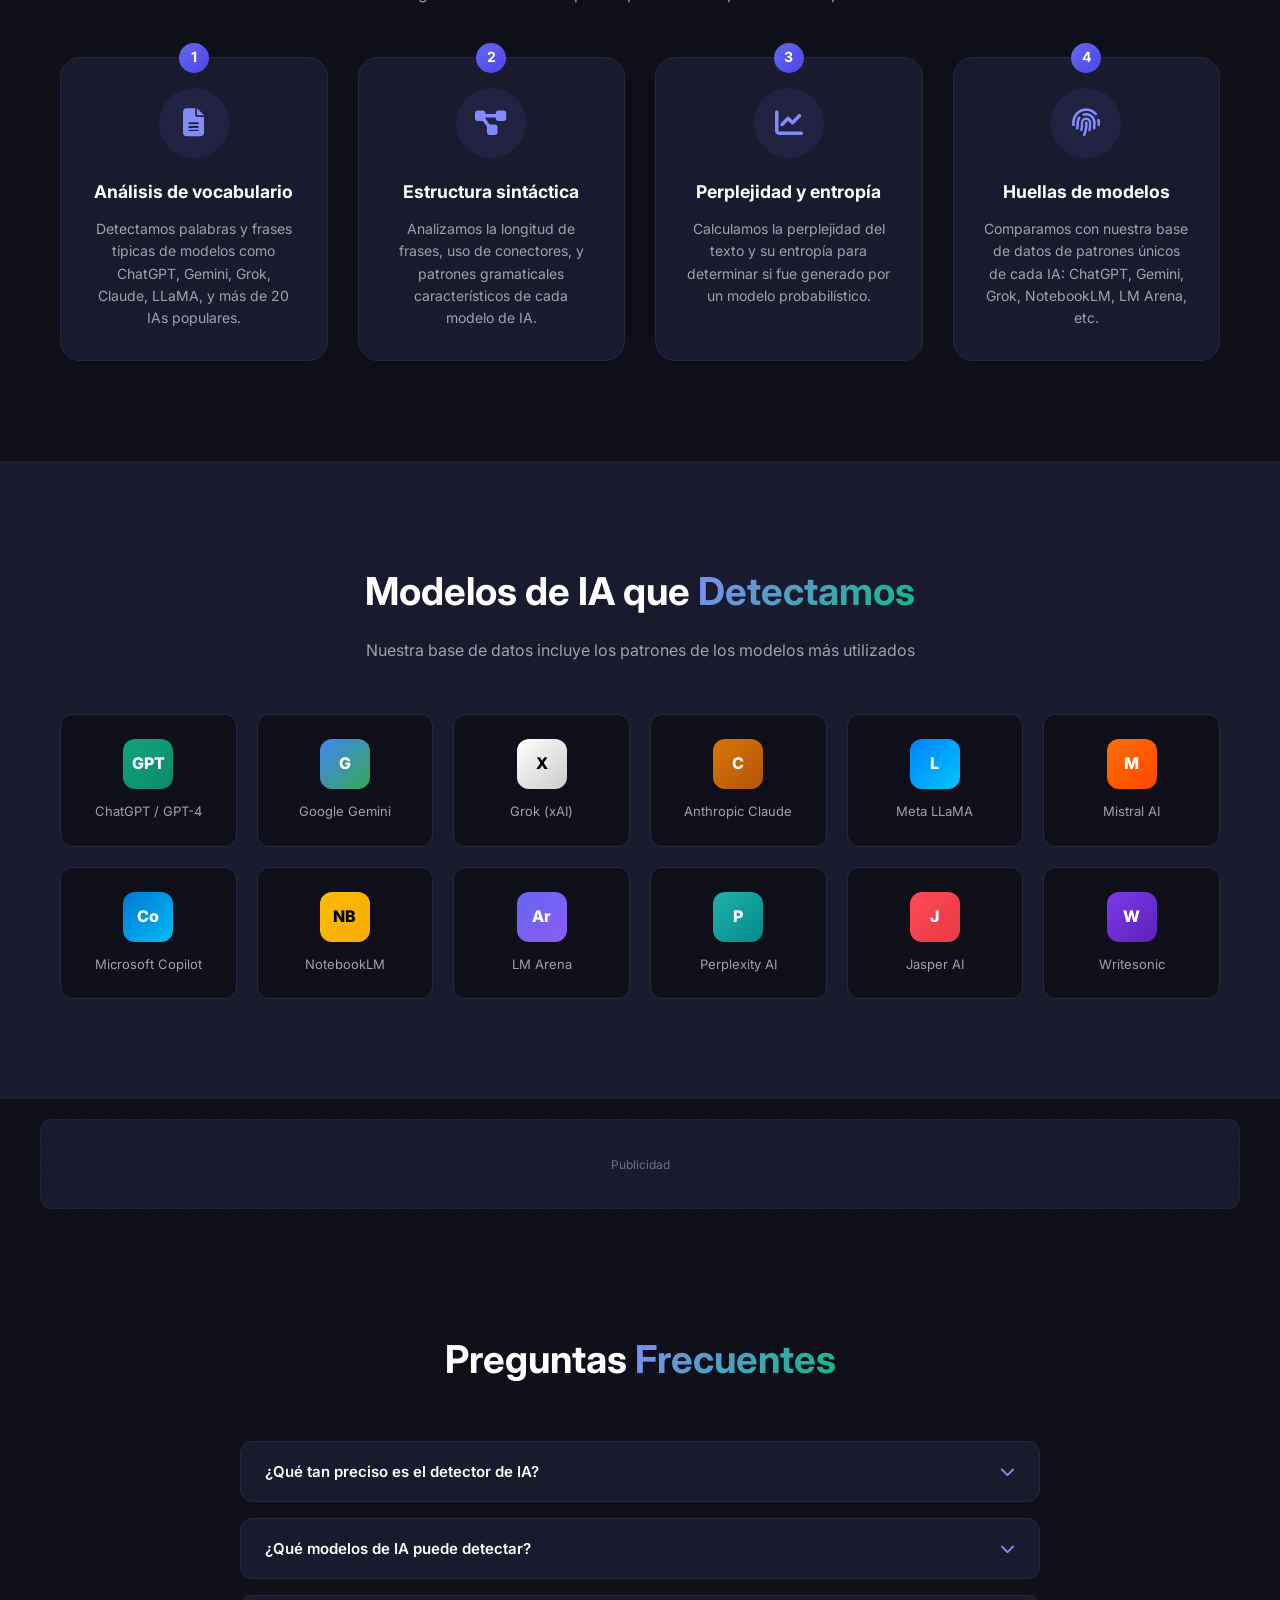
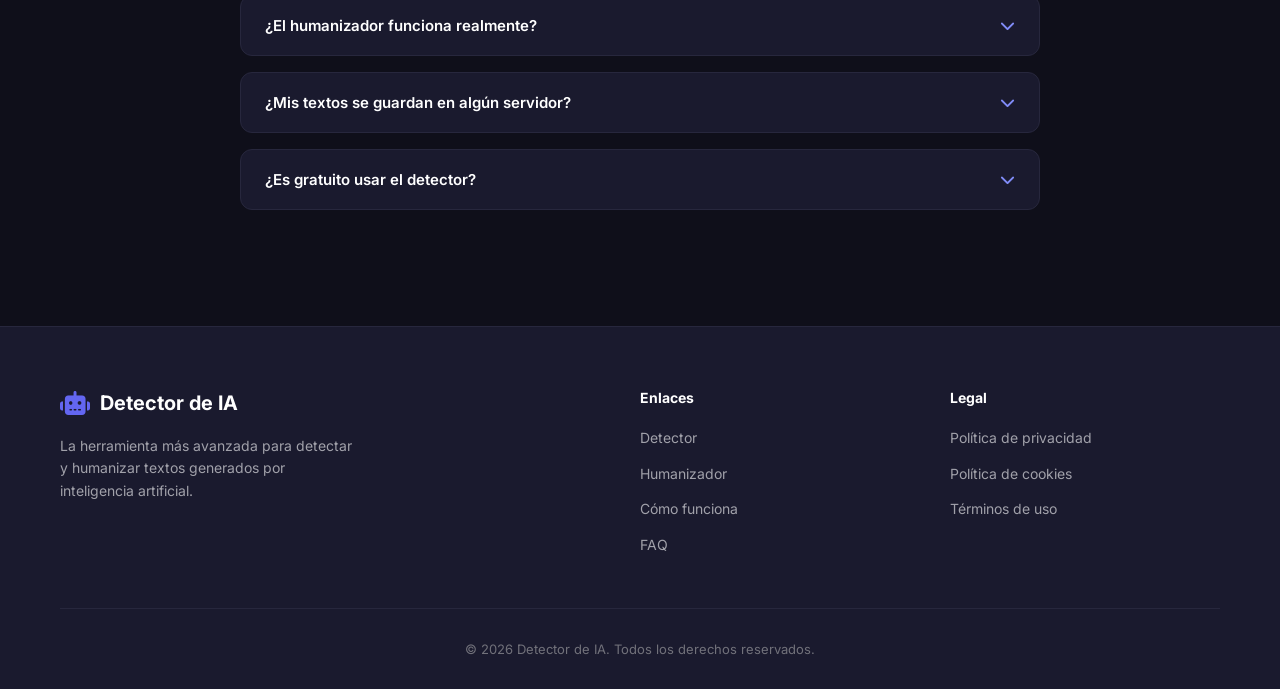
==== commit 4f3b570f: "Add Google AdSense code" ====
--- a/index.html
+++ b/index.html
@@ -92,12 +92,12 @@
         </div>
     </section>
 
-    <!-- Ad Space 1 -->
+    <!-- anun2 -->
     <div class="ad-container">
         <ins class="adsbygoogle"
              style="display:block"
              data-ad-client="ca-pub-9577969292926661"
-             data-ad-slot="9385605503"
+             data-ad-slot="8319935844"
              data-ad-format="auto"
              data-full-width-responsive="true"></ins>
         <script>(adsbygoogle = window.adsbygoogle || []).push({});</script>
@@ -222,12 +222,12 @@
         </div>
     </section>
 
-    <!-- Ad Space 2 -->
+    <!-- anun3 -->
     <div class="ad-container">
         <ins class="adsbygoogle"
              style="display:block"
              data-ad-client="ca-pub-9577969292926661"
-             data-ad-slot="9385605503"
+             data-ad-slot="1507115482"
              data-ad-format="auto"
              data-full-width-responsive="true"></ins>
         <script>(adsbygoogle = window.adsbygoogle || []).push({});</script>
@@ -414,12 +414,12 @@
         </div>
     </section>
 
-    <!-- Ad Space 3 -->
+    <!-- anun4 -->
     <div class="ad-container">
         <ins class="adsbygoogle"
              style="display:block"
              data-ad-client="ca-pub-9577969292926661"
-             data-ad-slot="9385605503"
+             data-ad-slot="7878050310"
              data-ad-format="auto"
              data-full-width-responsive="true"></ins>
         <script>(adsbygoogle = window.adsbygoogle || []).push({});</script>
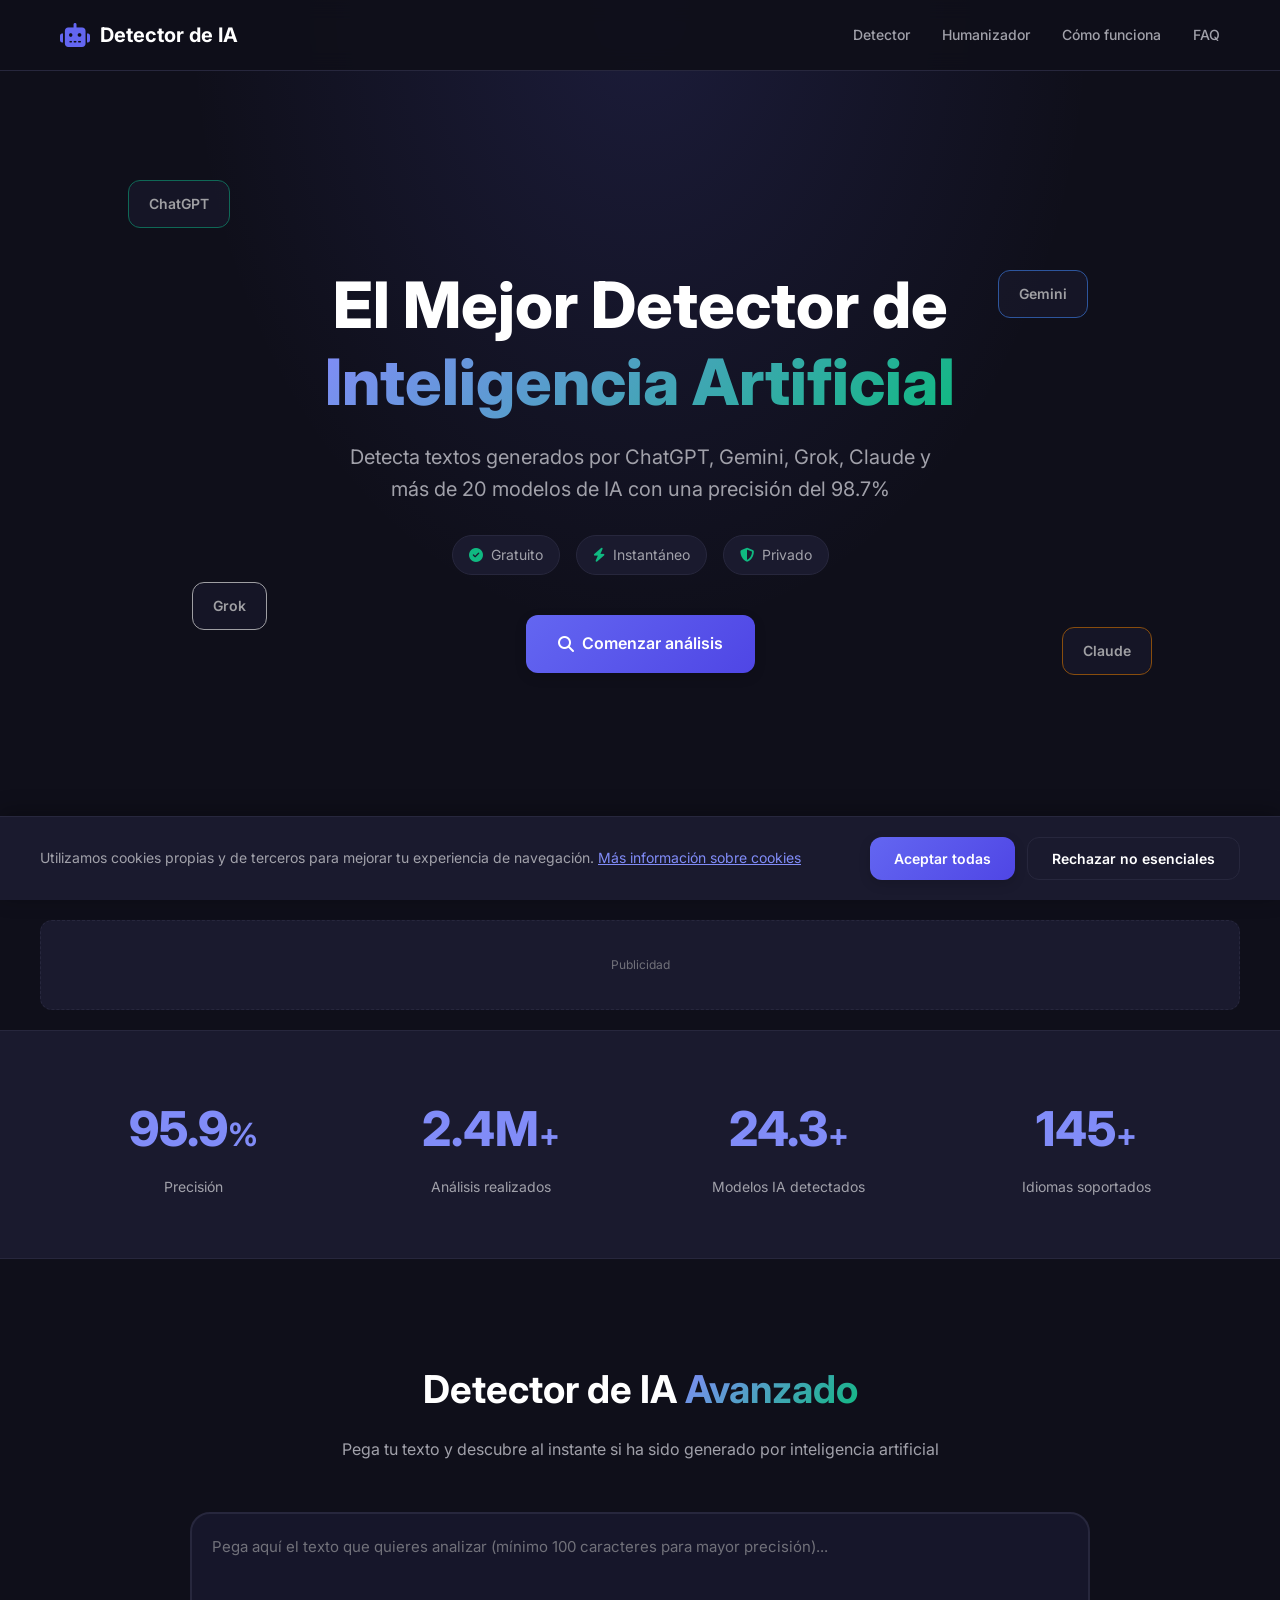
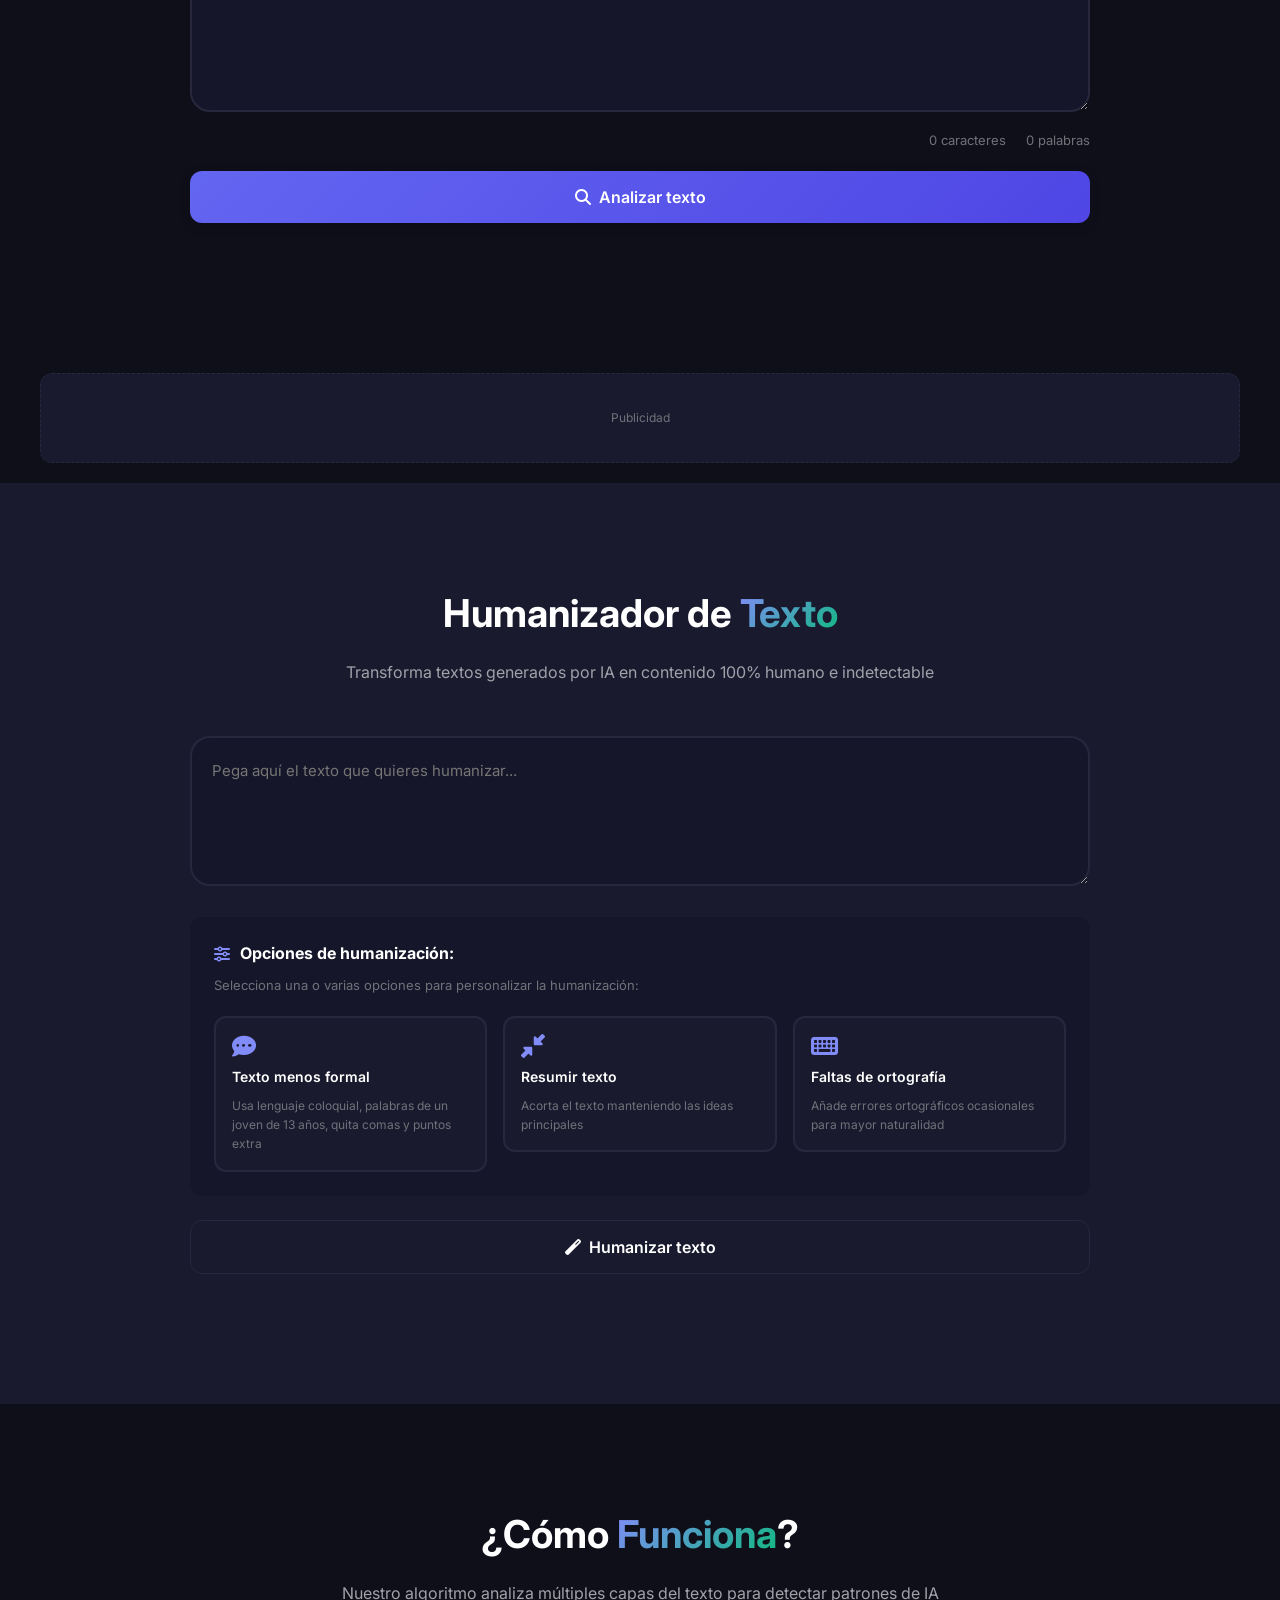
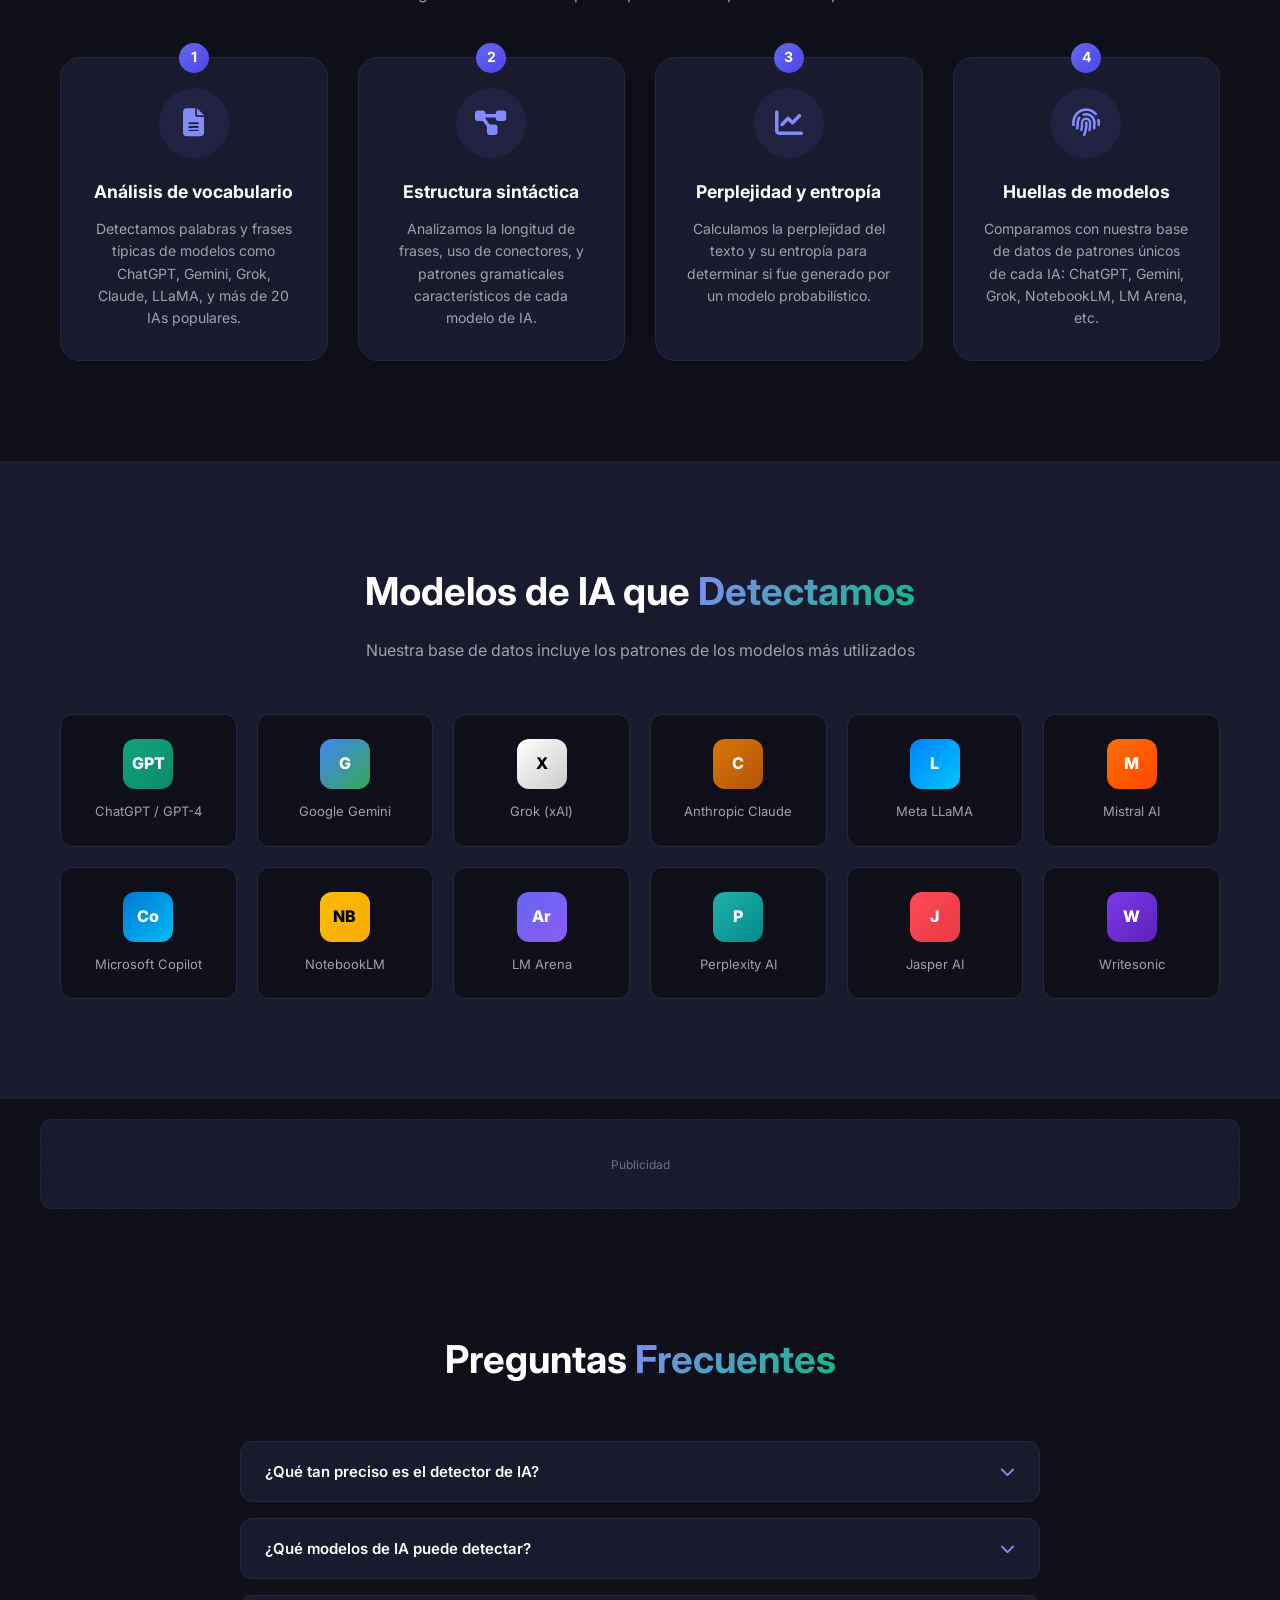
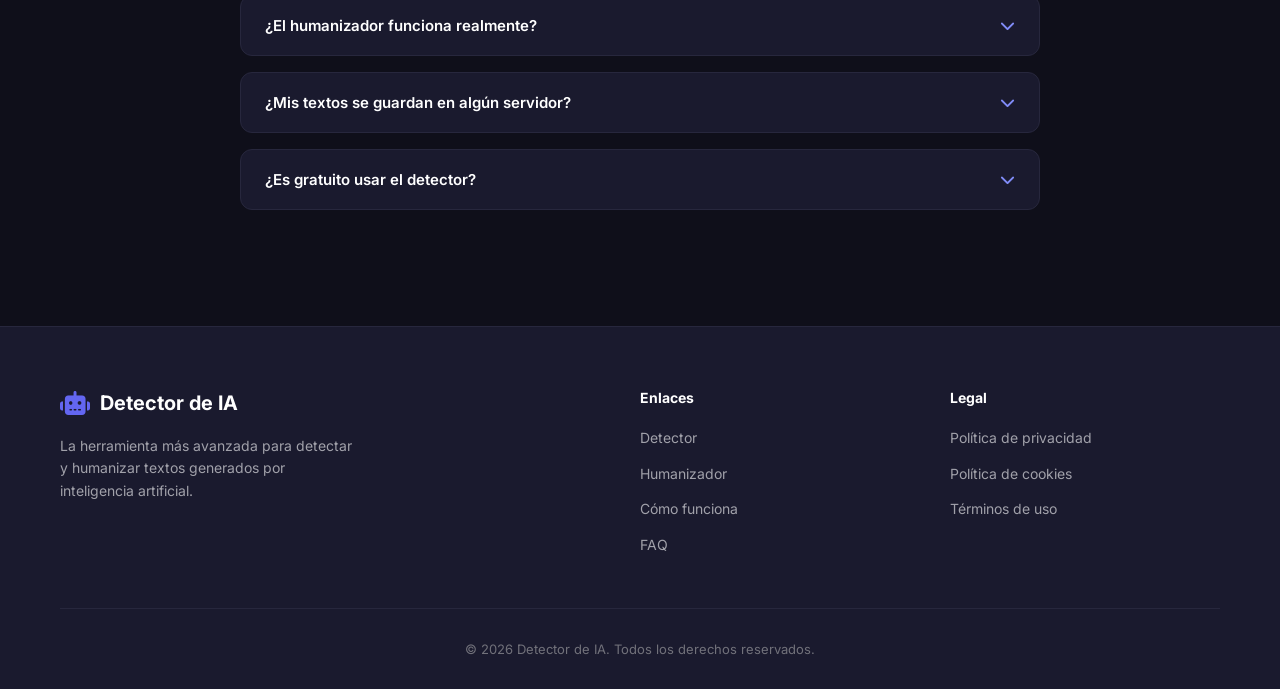
==== commit b1c2f481: "Add Google AdSense code" ====
--- a/index.html
+++ b/index.html
@@ -8,6 +8,7 @@
     <meta name="author" content="Detector de IA">
     <meta name="robots" content="index, follow">
     <meta name="google-site-verification" content="zNnSpp39cIaMsRV1kbaiUkbpND5vzsAPzDh_L3dPx0M" />
+    <meta name="google-adsense-account" content="ca-pub-9577969292926661">
     
     <!-- Open Graph / Facebook -->
     <meta property="og:type" content="website">
